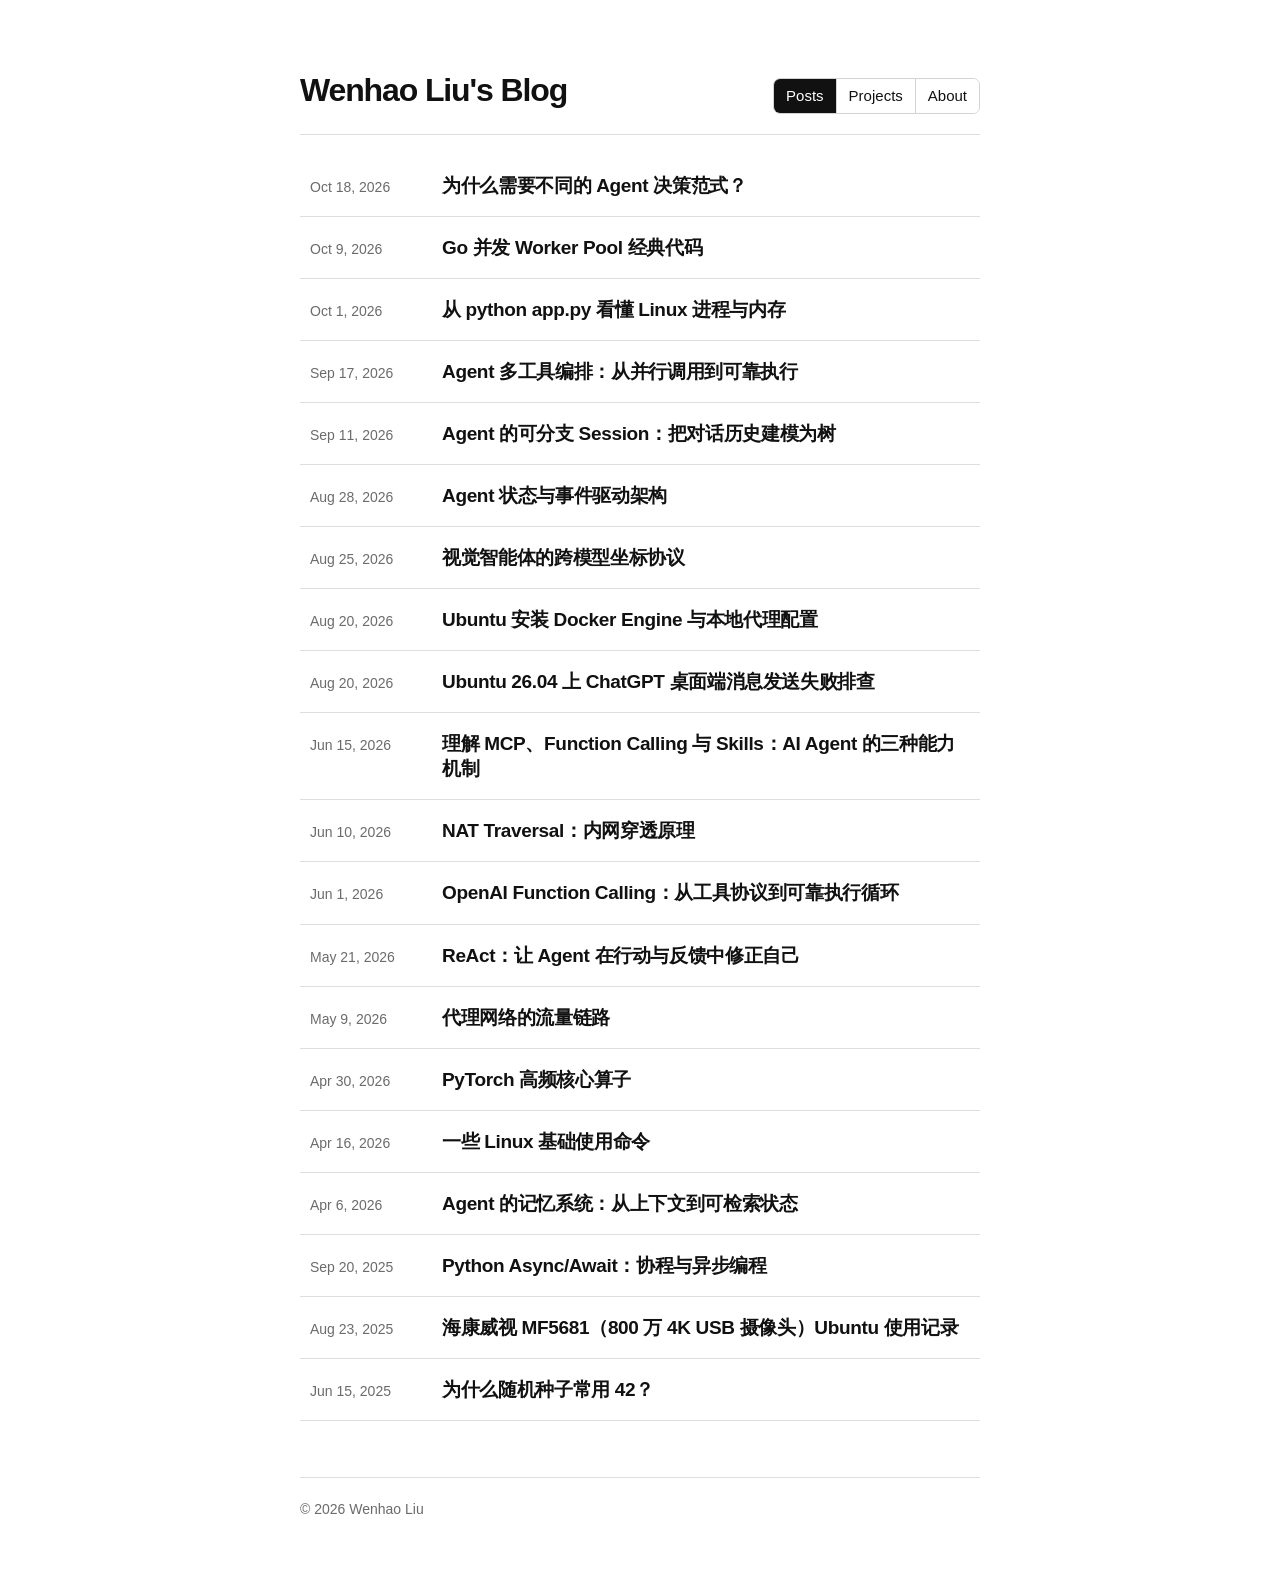
==== index.html @ 90278a44 "修正 Pages 部署路径，移除分类与头像，统一 ISO 日期 - 部署基路径由 /HomePage/ 改为 /Page/，同步 404、og:url - 移除 category 字段：生成脚本、no" ====
<!doctype html>
<html lang="zh-CN">
<head>
  <meta charset="utf-8">
  <meta name="viewport" content="width=device-width, initial-scale=1">
  <meta name="description" content="刘文豪的个人博客，记录 Agent Engineering、系统设计与工程实践。">
  <meta property="og:title" content="Wenhao Liu's Blog">
  <meta property="og:description" content="Notes on Agent Engineering, systems, and software.">
  <meta property="og:type" content="website">
  <meta property="og:url" content="https://haonox.github.io/Page/">
  <meta name="twitter:card" content="summary">
  <title>Wenhao Liu's Blog</title>
  <link rel="icon" type="image/png" sizes="96x96" href="assets/images/favicon.png?v=20261012-minimal">
  <link rel="stylesheet" href="assets/css/base.css?v=20261017-about">
  <script defer src="assets/js/notes-data.js?v=20261103"></script>
  <script defer src="assets/js/home.js?v=20261103"></script>
</head>
<body class="home-page">
  <div class="site-shell">
    <header class="site-header">
      <h1><a href="./">Wenhao Liu's Blog</a></h1>
      <nav class="tab-nav" aria-label="主页内容" role="tablist">
        <button type="button" role="tab" aria-selected="true" aria-controls="posts" id="tab-posts" data-tab="posts">Posts</button>
        <button type="button" role="tab" aria-selected="false" aria-controls="projects" id="tab-projects" data-tab="projects" tabindex="-1">Projects</button>
        <button type="button" role="tab" aria-selected="false" aria-controls="about" id="tab-about" data-tab="about" tabindex="-1">About</button>
      </nav>
    </header>

    <main>
      <section id="posts" class="tab-panel" role="tabpanel" aria-labelledby="tab-posts" data-panel="posts">
        <div id="home-notes" aria-live="polite"><p>正在载入文章……</p></div>
        <noscript><p>文章列表需要启用 JavaScript。</p></noscript>
      </section>

      <section id="projects" class="tab-panel" role="tabpanel" aria-labelledby="tab-projects" data-panel="projects" hidden>
        <ul class="entry-list project-list">
          <li>
            <h3><a href="https://github.com/haonox/vPhone">vPhone</a></h3>
            <p>面向 Android 的端侧纯视觉 Agent，以最小运行时实现观察、推理、动作执行与验证闭环。</p>
            <p class="entry-links"><a href="https://haonox.github.io/PhoneAgent/">Homepage ↗</a></p>
          </li>
          <li>
            <h3><a href="https://github.com/haonox/Memory-Agent">Memory-Agent</a></h3>
            <p>探索长期记忆、检索与个性化体验的 Agent 框架，聚焦可理解、可调试的记忆生命周期。</p>
          </li>
        </ul>
      </section>

      <section id="about" class="tab-panel intro-section" role="tabpanel" aria-labelledby="tab-about" data-panel="about" hidden>
        <div class="about-hero">
          <p class="about-kicker">Agent Engineering · Shanghai</p>
          <h2 class="about-name">刘文豪</h2>
        </div>

        <div class="about-block">
          <h3 class="about-label">Education</h3>
          <div class="education-list">
            <div class="education-entry"><p>上海大学 · 通信工程（本科）</p><span>2021—2025</span></div>
            <div class="education-entry"><p>上海大学 · 通信工程（硕士研究生）</p><span>2025—至今</span></div>
          </div>
        </div>

        <div class="about-block">
          <h3 class="about-label">Focus</h3>
          <p>关注 Agent Engineering 中的运行时、记忆系统、工具编排与视觉智能体，探索可理解、可调试且可靠的系统。</p>
        </div>

        <div class="about-block now-block">
          <h3 class="about-label">Now</h3>
          <p>目前正在寻找 Agent 工程方向的实习机会，希望与优秀的团队一起构建可控且高效的系统。</p>
          <div class="contact-links">
            <a href="mailto:flippedliu@outlook.com">Email ↗</a>
            <a href="https://github.com/haonox">GitHub ↗</a>
          </div>
        </div>
      </section>
    </main>

    <footer>
      <p>© 2026 Wenhao Liu</p>
    </footer>
  </div>
</body>
</html>
---- assets/css/base.css ----
:root {
  color-scheme: light;
  --text: #111;
  --muted: #6b6b6b;
  --rule: #dedede;
  --surface: #fff;
  --code: #f5f5f5;
}

* {
  box-sizing: border-box;
}

html {
  scroll-behavior: smooth;
}

body {
  margin: 0;
  background: var(--surface);
  color: var(--text);
  font-family: -apple-system, BlinkMacSystemFont, "Segoe UI", Helvetica, Arial, "PingFang SC", "Hiragino Sans GB", "Microsoft YaHei", sans-serif;
  font-size: 16px;
  line-height: 1.62;
  text-rendering: optimizeLegibility;
  -webkit-font-smoothing: antialiased;
}

.site-shell {
  display: flex;
  min-height: calc(100svh - 136px);
  flex-direction: column;
}

.site-shell > main {
  flex: 1;
}

.home-page a,
.home-page a:hover,
.home-page a:focus-visible {
  color: inherit;
  text-decoration: none;
}

.home-page a:hover {
  color: #555;
}

::selection {
  background: #d9ebff;
}

a {
  color: inherit;
  text-decoration: underline;
  text-decoration-thickness: 1px;
  text-underline-offset: 0.16em;
}

a:hover,
a:focus-visible {
  text-decoration-thickness: 2px;
}

a:focus-visible {
  outline: 2px solid currentColor;
  outline-offset: 3px;
}

img {
  max-width: 100%;
  height: auto;
}

.site-shell,
.reader-shell,
.error-shell {
  width: min(100% - 40px, 680px);
  margin: 72px auto 64px;
}

.site-header {
  display: flex;
  align-items: baseline;
  justify-content: space-between;
  gap: 24px;
  margin-bottom: 30px;
  padding-bottom: 20px;
  border-bottom: 1px solid var(--rule);
}

.site-header h1 {
  margin: 0;
  font-size: clamp(24px, 5vw, 32px);
  line-height: 1.15;
  letter-spacing: -0.035em;
}

.site-header h1 a {
  text-decoration: none;
}

.site-header nav {
  display: flex;
  flex: 0 0 auto;
  gap: 18px;
  font-size: 15px;
}

.tab-nav {
  overflow: hidden;
  gap: 0 !important;
  border: 1px solid #d3d3d3;
  border-radius: 7px;
}

.tab-nav button {
  min-height: 34px;
  padding: 5px 12px;
  border: 0;
  border-left: 1px solid #d3d3d3;
  border-radius: 0;
  background: #fff;
  color: var(--text);
  font: inherit;
  line-height: 1;
  cursor: pointer;
}

.tab-nav button:first-child {
  border-left: 0;
}

.tab-nav button:hover {
  background: #f5f5f5;
}

.tab-nav button[aria-selected="true"] {
  background: var(--text);
  color: #fff;
}

.tab-nav button[aria-selected="true"]:hover {
  background: var(--text);
}

.tab-nav button:focus-visible {
  outline: 2px solid var(--text);
  outline-offset: 3px;
}

.tab-panel[hidden] {
  display: none;
}

.tab-panel {
  margin-top: 0 !important;
}

main section + section {
  margin-top: 64px;
}

h2 {
  margin: 0 0 28px;
  font-size: 22px;
  line-height: 1.25;
  letter-spacing: -0.02em;
}

h3 {
  margin: 4px 0 8px;
  font-size: 20px;
  line-height: 1.32;
  letter-spacing: -0.018em;
}

p {
  margin: 0 0 16px;
}

.intro-section p {
  max-width: 42em;
}

.text-links,
.entry-links {
  font-size: 15px;
}

.entry-list {
  margin: 0;
  padding: 0;
  list-style: none;
}

.entry-list > li {
  border-top: 1px solid var(--rule);
}

.entry-list > li:last-child {
  border-bottom: 1px solid var(--rule);
}

.entry-list p {
  margin-bottom: 8px;
}

.entry-meta {
  color: var(--muted);
  font-size: 14px;
  line-height: 1.4;
}

.post-list > li {
  padding: 0;
}

.post-list > li:first-child {
  border-top: 0;
}

.post-row-link {
  display: grid;
  grid-template-columns: 112px minmax(0, 1fr);
  align-items: baseline;
  gap: 20px;
  padding: 18px 10px;
  border-radius: 4px;
}

.post-list > li:first-child .post-row-link {
  padding-top: 8px;
}

.post-row-link:hover,
.post-row-link:focus-visible {
  background: #f7f7f7;
  color: var(--text) !important;
}

.post-list h3 {
  margin: 0;
  font-size: 19px;
  font-weight: 600;
}

.project-list > li {
  padding: 20px 0;
}

.project-list > li:first-child {
  padding-top: 8px;
  border-top: 0;
}

.project-list h3 {
  margin: 0 0 8px;
}

.project-list p:last-child {
  margin-bottom: 0;
}

/* About */
.about-hero {
  padding: 8px 0 32px;
  border-bottom: 1px solid var(--rule);
}

.about-kicker,
.about-label {
  margin: 0 0 12px;
  padding: 0;
  color: var(--muted);
  font-size: 12px;
  font-weight: 600;
  letter-spacing: 0.1em;
  text-transform: uppercase;
}

.about-name {
  margin: 0;
  font-size: clamp(30px, 6vw, 42px);
  line-height: 1.1;
  letter-spacing: -0.04em;
}

.about-block {
  padding: 28px 0;
  border-bottom: 1px solid var(--rule);
}

.about-block:last-child {
  border-bottom: 0;
}

.about-block > p {
  margin: 0;
}

.education-entry {
  display: flex;
  flex-wrap: wrap;
  justify-content: space-between;
  gap: 4px 16px;
}

.education-entry + .education-entry {
  margin-top: 12px;
}

.education-entry p {
  margin: 0;
  font-weight: 600;
}

.education-entry span {
  color: var(--muted);
  white-space: nowrap;
}

.contact-links {
  display: flex;
  flex-wrap: wrap;
  gap: 8px;
  margin-top: 22px;
}

.contact-links a {
  display: inline-flex;
  min-height: 36px;
  align-items: center;
  padding: 5px 12px;
  border: 1px solid #cfcfcf;
  border-radius: 6px;
  text-decoration: none;
}

.contact-links a:hover,
.contact-links a:focus-visible {
  border-color: var(--text);
  color: var(--text) !important;
}

footer {
  margin-top: 56px;
  padding-top: 20px;
  border-top: 1px solid var(--rule);
  color: var(--muted);
  font-size: 14px;
}

footer p {
  margin: 0;
}

/* Article reader */
.reader-shell {
  margin-top: 52px;
}

.reader-toolbar {
  margin-bottom: 48px;
  font-size: 15px;
}

.reader-title {
  margin: 0 0 40px;
  font-size: clamp(30px, 6vw, 44px);
  line-height: 1.16;
  letter-spacing: -0.038em;
}

.reader-footer {
  display: flex;
  justify-content: space-between;
  gap: 20px;
}

/* 404 page compatibility */
.plain-article h1 {
  margin: 0 0 20px;
  font-size: clamp(32px, 7vw, 48px);
  letter-spacing: -0.04em;
}

.button {
  color: inherit;
}

@media (max-width: 620px) {
  .site-shell,
  .reader-shell,
  .error-shell {
    width: min(100% - 32px, 680px);
    margin-top: 40px;
  }

  .site-shell {
    min-height: calc(100svh - 104px);
  }

  .site-header {
    display: block;
    margin-bottom: 32px;
    padding-bottom: 20px;
  }

  .site-header nav {
    margin-top: 14px;
  }

  .tab-nav {
    display: grid !important;
    width: 100%;
    grid-template-columns: repeat(3, minmax(0, 1fr));
  }

  .tab-nav button {
    width: 100%;
  }

  .about-block {
    padding: 24px 0;
  }

  main section + section {
    margin-top: 52px;
  }

  .post-row-link {
    grid-template-columns: 1fr;
    gap: 5px;
  }

  .reader-title {
    margin-bottom: 32px;
  }
}

@media (prefers-reduced-motion: reduce) {
  html {
    scroll-behavior: auto;
  }
}

@media print {
  .site-shell,
  .reader-shell,
  .error-shell {
    width: 100%;
    margin: 0;
  }

  .site-header nav,
  .reader-toolbar,
  footer {
    display: none;
  }
}
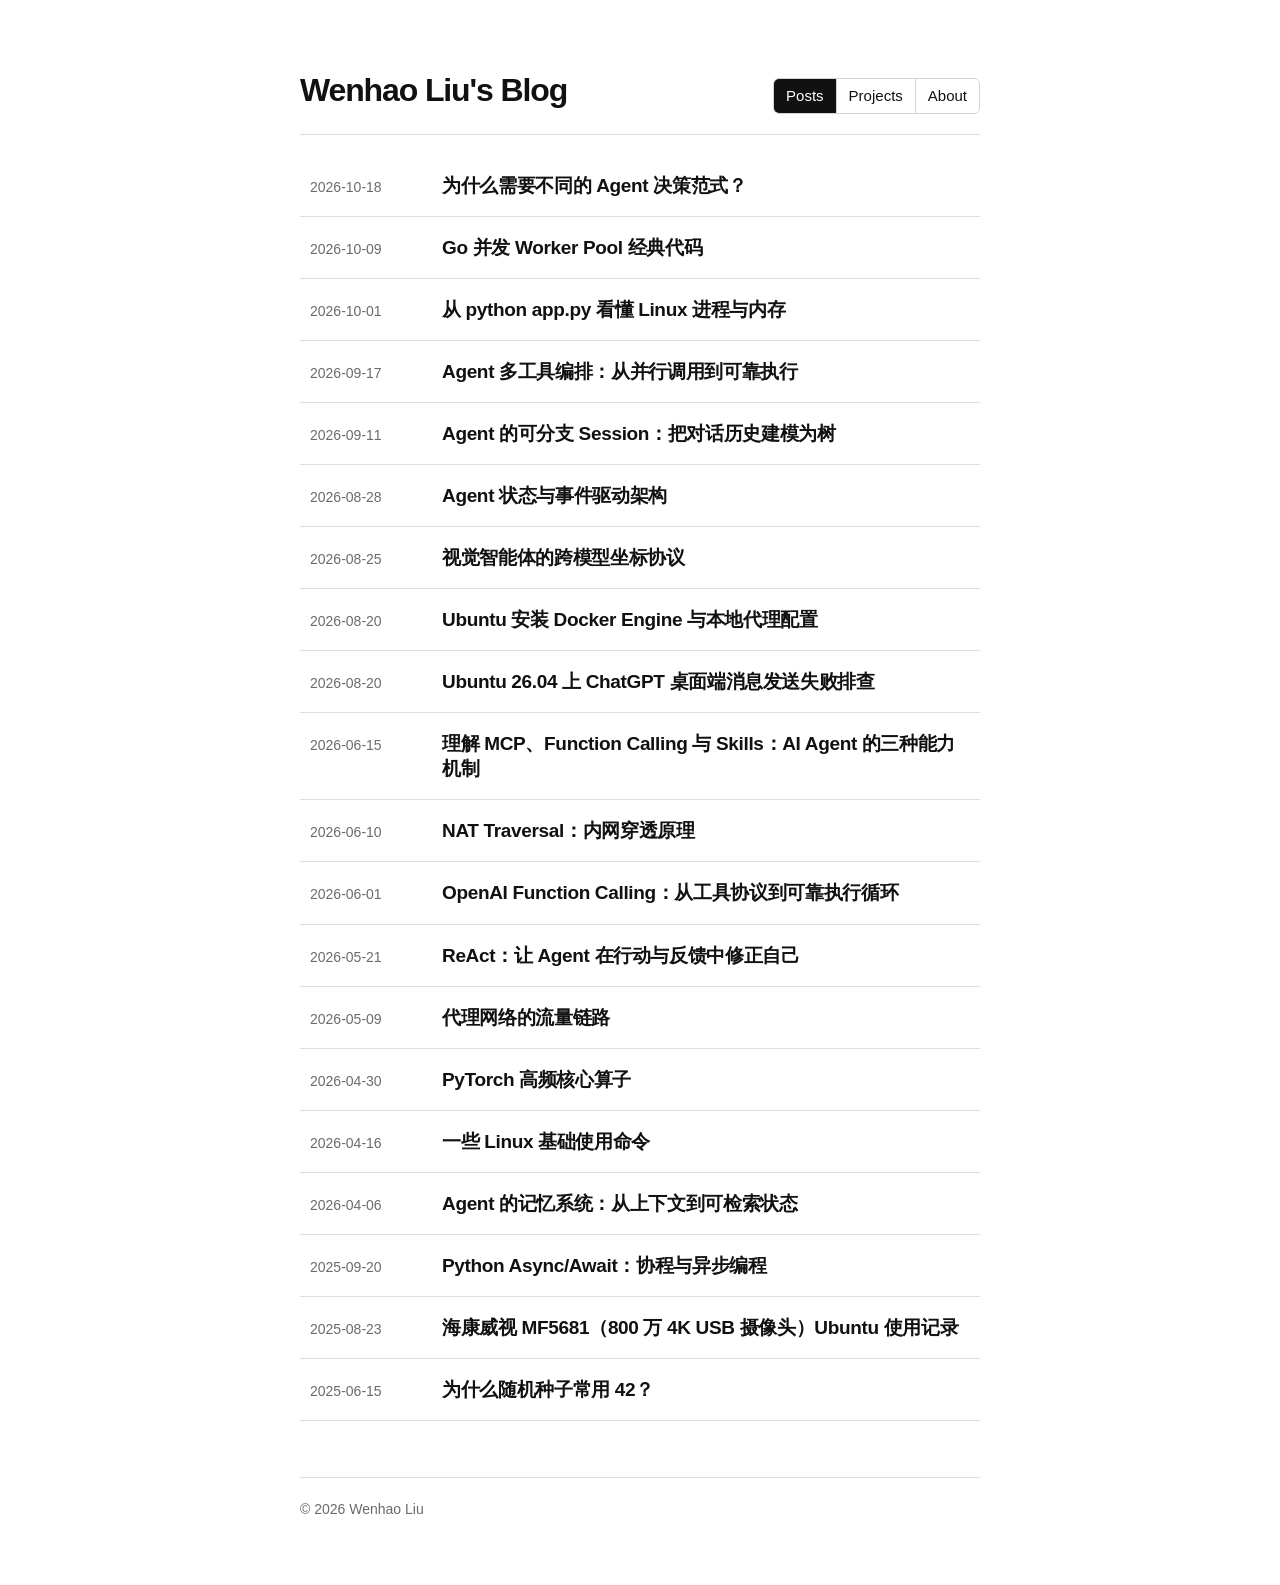
==== commit 17eb32b5: "update" ====
--- a/index.html
+++ b/index.html
@@ -11,7 +11,7 @@
   <meta name="twitter:card" content="summary">
   <title>Wenhao Liu's Blog</title>
   <link rel="icon" type="image/png" sizes="96x96" href="assets/images/favicon.png?v=20261012-minimal">
-  <link rel="stylesheet" href="assets/css/base.css?v=20261017-about">
+  <link rel="stylesheet" href="assets/css/base.css?v=20261103">
   <script defer src="assets/js/notes-data.js?v=20261103"></script>
   <script defer src="assets/js/home.js?v=20261103"></script>
 </head>
--- a/assets/css/base.css
+++ b/assets/css/base.css
@@ -3,8 +3,10 @@
   --text: #111;
   --muted: #6b6b6b;
   --rule: #dedede;
+  --border: #d3d3d3;
   --surface: #fff;
   --code: #f5f5f5;
+  --radius: 6px;
 }
 
 * {
@@ -111,21 +113,22 @@
 .tab-nav {
   overflow: hidden;
   gap: 0 !important;
-  border: 1px solid #d3d3d3;
-  border-radius: 7px;
+  border: 1px solid var(--border);
+  border-radius: var(--radius);
 }
 
 .tab-nav button {
   min-height: 34px;
   padding: 5px 12px;
   border: 0;
-  border-left: 1px solid #d3d3d3;
+  border-left: 1px solid var(--border);
   border-radius: 0;
   background: #fff;
   color: var(--text);
   font: inherit;
   line-height: 1;
   cursor: pointer;
+  transition: background-color 120ms ease;
 }
 
 .tab-nav button:first-child {
@@ -211,6 +214,7 @@
   color: var(--muted);
   font-size: 14px;
   line-height: 1.4;
+  font-variant-numeric: tabular-nums;
 }
 
 .post-list > li {
@@ -227,7 +231,8 @@
   align-items: baseline;
   gap: 20px;
   padding: 18px 10px;
-  border-radius: 4px;
+  border-radius: var(--radius);
+  transition: background-color 120ms ease;
 }
 
 .post-list > li:first-child .post-row-link {
@@ -257,6 +262,20 @@
 
 .project-list h3 {
   margin: 0 0 8px;
+}
+
+.project-list h3 a {
+  text-decoration: underline;
+  text-decoration-color: #c4c4c4;
+  text-decoration-thickness: 1px;
+  text-underline-offset: 4px;
+}
+
+.project-list h3 a:hover,
+.project-list h3 a:focus-visible {
+  color: var(--text) !important;
+  text-decoration-color: currentColor;
+  text-decoration-thickness: 2px;
 }
 
 .project-list p:last-child {
@@ -333,9 +352,10 @@
   min-height: 36px;
   align-items: center;
   padding: 5px 12px;
-  border: 1px solid #cfcfcf;
-  border-radius: 6px;
+  border: 1px solid var(--border);
+  border-radius: var(--radius);
   text-decoration: none;
+  transition: border-color 120ms ease;
 }
 
 .contact-links a:hover,
@@ -379,6 +399,14 @@
   gap: 20px;
 }
 
+.reader-window .typora-github .reader-meta {
+  margin: 0 0 6px;
+  color: var(--muted);
+  font-size: 14px;
+  letter-spacing: 0.01em;
+  font-variant-numeric: tabular-nums;
+}
+
 /* 404 page compatibility */
 .plain-article h1 {
   margin: 0 0 20px;
@@ -444,6 +472,12 @@
   html {
     scroll-behavior: auto;
   }
+
+  .tab-nav button,
+  .post-row-link,
+  .contact-links a {
+    transition: none;
+  }
 }
 
 @media print {
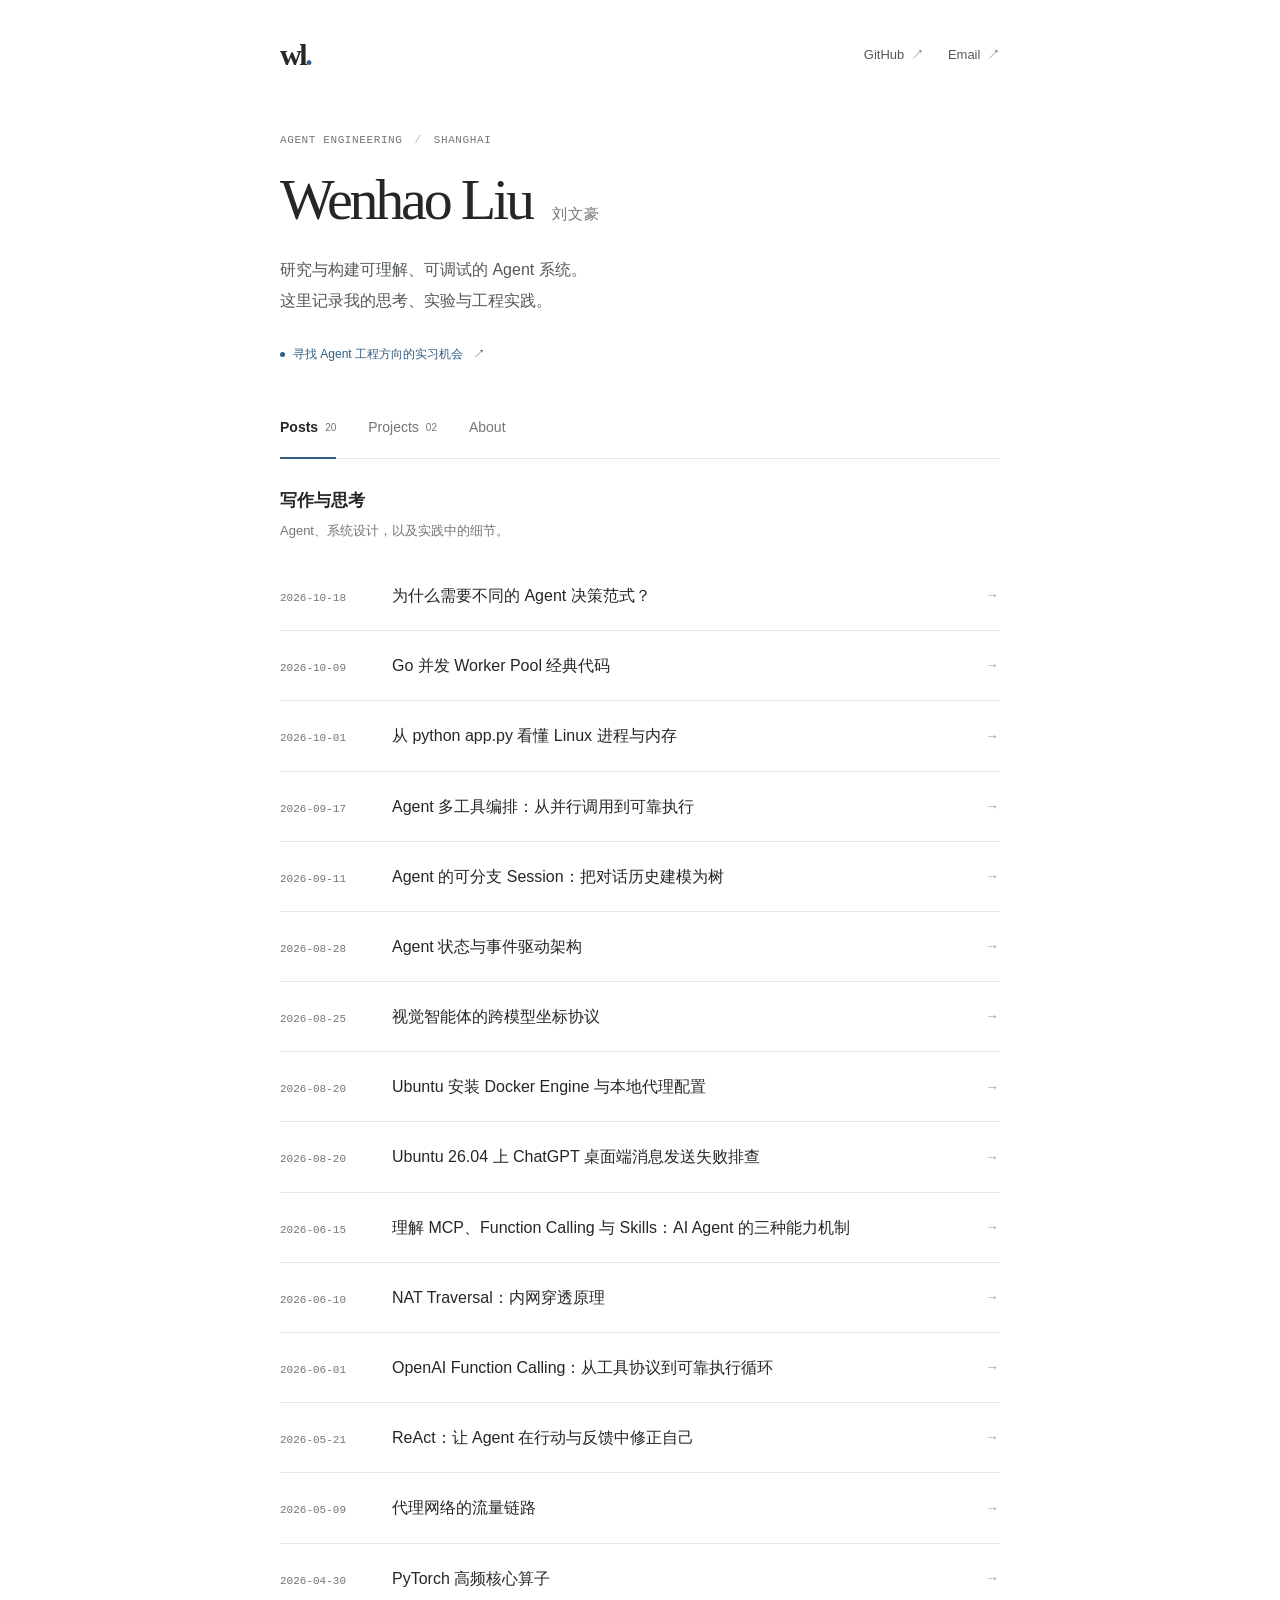
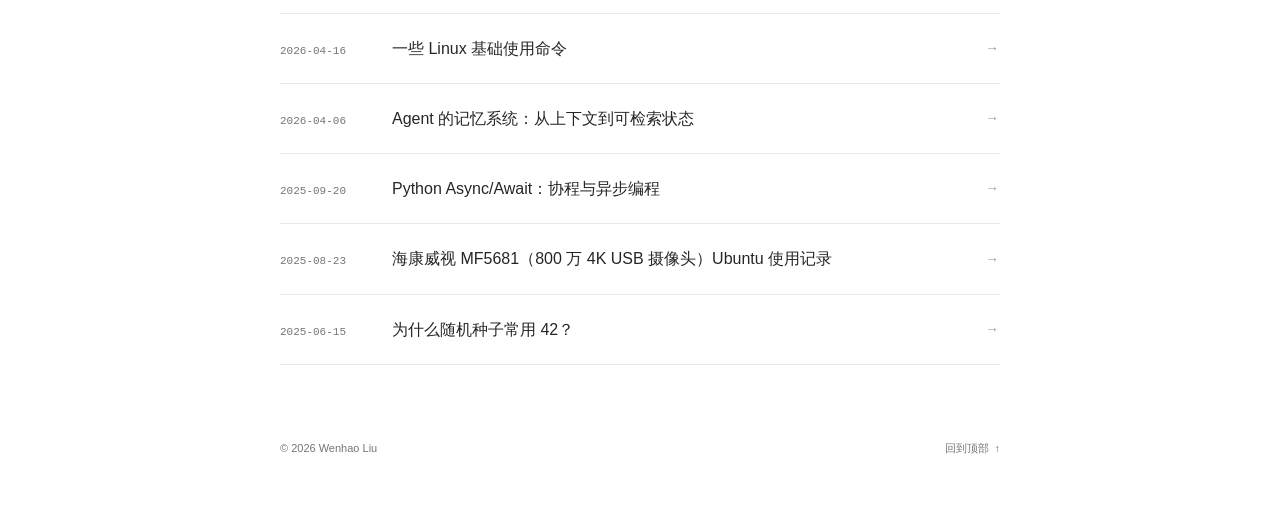
==== commit 676b0f5f: "Redesign personal homepage with editorial typography" ====
--- a/index.html
+++ b/index.html
@@ -3,81 +3,127 @@
 <head>
   <meta charset="utf-8">
   <meta name="viewport" content="width=device-width, initial-scale=1">
-  <meta name="description" content="刘文豪的个人博客，记录 Agent Engineering、系统设计与工程实践。">
-  <meta property="og:title" content="Wenhao Liu's Blog">
+  <meta name="description" content="刘文豪的个人主页，记录 Agent Engineering、系统设计与工程实践。研究与构建可理解、可调试的 Agent 系统。">
+  <meta property="og:title" content="Wenhao Liu · Agent Engineering">
   <meta property="og:description" content="Notes on Agent Engineering, systems, and software.">
   <meta property="og:type" content="website">
   <meta property="og:url" content="https://haonox.github.io/Page/">
   <meta name="twitter:card" content="summary">
-  <title>Wenhao Liu's Blog</title>
+  <title>Wenhao Liu · Agent Engineering</title>
   <link rel="icon" type="image/png" sizes="96x96" href="assets/images/favicon.png?v=20261012-minimal">
-  <link rel="stylesheet" href="assets/css/base.css?v=20261103">
+  <link rel="stylesheet" href="assets/css/base.css?v=20261114">
   <script defer src="assets/js/notes-data.js?v=20261103"></script>
-  <script defer src="assets/js/home.js?v=20261103"></script>
+  <script defer src="assets/js/home.js?v=20261114"></script>
 </head>
-<body class="home-page">
+<body class="home-page" id="top">
+  <a class="skip-link" href="#main-content">跳到主要内容</a>
   <div class="site-shell">
     <header class="site-header">
-      <h1><a href="./">Wenhao Liu's Blog</a></h1>
-      <nav class="tab-nav" aria-label="主页内容" role="tablist">
-        <button type="button" role="tab" aria-selected="true" aria-controls="posts" id="tab-posts" data-tab="posts">Posts</button>
-        <button type="button" role="tab" aria-selected="false" aria-controls="projects" id="tab-projects" data-tab="projects" tabindex="-1">Projects</button>
-        <button type="button" role="tab" aria-selected="false" aria-controls="about" id="tab-about" data-tab="about" tabindex="-1">About</button>
-      </nav>
+      <div class="masthead">
+        <a class="site-mark" href="./" aria-label="Wenhao Liu 主页">wl<span>.</span></a>
+        <div class="header-links">
+          <a href="https://github.com/haonox">GitHub <span aria-hidden="true">↗</span></a>
+          <a href="mailto:flippedliu@outlook.com">Email <span aria-hidden="true">↗</span></a>
+        </div>
+      </div>
+      <div class="profile-intro">
+        <p class="eyebrow">Agent Engineering <span aria-hidden="true">/</span> Shanghai</p>
+        <h1>Wenhao Liu<span class="profile-name-cn">刘文豪</span></h1>
+        <p class="profile-description">研究与构建可理解、可调试的 Agent 系统。<br>这里记录我的思考、实验与工程实践。</p>
+        <a class="availability" href="mailto:flippedliu@outlook.com"><span class="status-dot" aria-hidden="true"></span>寻找 Agent 工程方向的实习机会<span aria-hidden="true">↗</span></a>
+      </div>
     </header>
 
-    <main>
-      <section id="posts" class="tab-panel" role="tabpanel" aria-labelledby="tab-posts" data-panel="posts">
+    <nav class="tab-nav" aria-label="主页内容" role="tablist">
+      <button type="button" role="tab" aria-selected="true" aria-controls="posts" id="tab-posts" data-tab="posts">Posts<span class="tab-count" id="post-count"></span></button>
+      <button type="button" role="tab" aria-selected="false" aria-controls="projects" id="tab-projects" data-tab="projects" tabindex="-1">Projects<span class="tab-count">02</span></button>
+      <button type="button" role="tab" aria-selected="false" aria-controls="about" id="tab-about" data-tab="about" tabindex="-1">About</button>
+    </nav>
+
+    <main id="main-content" tabindex="-1">
+      <section id="posts" class="tab-panel" role="tabpanel" aria-labelledby="tab-posts" data-panel="posts" tabindex="0">
+        <div class="section-intro">
+          <h2>写作与思考</h2>
+          <p>Agent、系统设计，以及实践中的细节。</p>
+        </div>
         <div id="home-notes" aria-live="polite"><p>正在载入文章……</p></div>
         <noscript><p>文章列表需要启用 JavaScript。</p></noscript>
       </section>
 
-      <section id="projects" class="tab-panel" role="tabpanel" aria-labelledby="tab-projects" data-panel="projects" hidden>
-        <ul class="entry-list project-list">
+      <section id="projects" class="tab-panel" role="tabpanel" aria-labelledby="tab-projects" data-panel="projects" tabindex="0" hidden>
+        <div class="section-intro">
+          <h2>在构建的东西</h2>
+          <p>把关于 Agent 的想法，放进实际运行的系统。</p>
+        </div>
+        <ol class="project-list">
           <li>
-            <h3><a href="https://github.com/haonox/vPhone">vPhone</a></h3>
-            <p>面向 Android 的端侧纯视觉 Agent，以最小运行时实现观察、推理、动作执行与验证闭环。</p>
-            <p class="entry-links"><a href="https://haonox.github.io/PhoneAgent/">Homepage ↗</a></p>
+            <span class="project-index" aria-hidden="true">01</span>
+            <article>
+              <p class="project-category">Android · Visual Agent</p>
+              <h3><a href="https://github.com/haonox/vPhone">vPhone<span aria-hidden="true">↗</span></a></h3>
+              <p class="project-description">面向 Android 的端侧纯视觉 Agent，以最小运行时实现观察、推理、动作执行与验证闭环。</p>
+              <div class="project-flow" aria-label="Agent 执行循环：观察、推理、执行、验证">
+                <span>观察</span><span aria-hidden="true">→</span><span>推理</span><span aria-hidden="true">→</span><span>执行</span><span aria-hidden="true">→</span><span>验证</span>
+              </div>
+              <div class="project-links">
+                <a href="https://haonox.github.io/PhoneAgent/">查看项目 <span aria-hidden="true">↗</span></a>
+                <a href="https://github.com/haonox/vPhone">GitHub <span aria-hidden="true">↗</span></a>
+              </div>
+            </article>
           </li>
           <li>
-            <h3><a href="https://github.com/haonox/Memory-Agent">Memory-Agent</a></h3>
-            <p>探索长期记忆、检索与个性化体验的 Agent 框架，聚焦可理解、可调试的记忆生命周期。</p>
+            <span class="project-index" aria-hidden="true">02</span>
+            <article>
+              <p class="project-category">Memory · Agent Framework</p>
+              <h3><a href="https://github.com/haonox/Memory-Agent">Memory-Agent<span aria-hidden="true">↗</span></a></h3>
+              <p class="project-description">探索长期记忆、检索与个性化体验的 Agent 框架，聚焦可理解、可调试的记忆生命周期。</p>
+              <div class="project-links">
+                <a href="https://github.com/haonox/Memory-Agent">GitHub <span aria-hidden="true">↗</span></a>
+              </div>
+            </article>
           </li>
-        </ul>
+        </ol>
       </section>
 
-      <section id="about" class="tab-panel intro-section" role="tabpanel" aria-labelledby="tab-about" data-panel="about" hidden>
-        <div class="about-hero">
-          <p class="about-kicker">Agent Engineering · Shanghai</p>
-          <h2 class="about-name">刘文豪</h2>
+      <section id="about" class="tab-panel intro-section" role="tabpanel" aria-labelledby="tab-about" data-panel="about" tabindex="0" hidden>
+        <div class="section-intro">
+          <h2>关于我</h2>
+          <p>刘文豪，上海大学通信工程硕士研究生。</p>
         </div>
-
         <div class="about-block">
-          <h3 class="about-label">Education</h3>
-          <div class="education-list">
-            <div class="education-entry"><p>上海大学 · 通信工程（本科）</p><span>2021—2025</span></div>
-            <div class="education-entry"><p>上海大学 · 通信工程（硕士研究生）</p><span>2025—至今</span></div>
+          <h3 class="about-label">Focus<span>关注方向</span></h3>
+          <div class="about-content">
+            <p>关注 Agent Engineering 中的运行时、记忆系统、工具编排与视觉智能体，探索可理解、可调试且可靠的系统。</p>
+            <p>在这里记录设计过程中的思考，也整理动手实践中遇到的问题。</p>
           </div>
         </div>
-
         <div class="about-block">
-          <h3 class="about-label">Focus</h3>
-          <p>关注 Agent Engineering 中的运行时、记忆系统、工具编排与视觉智能体，探索可理解、可调试且可靠的系统。</p>
+          <h3 class="about-label">Now<span>最近</span></h3>
+          <div class="about-content">
+            <p>目前正在寻找 Agent 工程方向的实习机会，希望与优秀的团队一起构建可控且高效的系统。</p>
+            <a class="inline-link" href="mailto:flippedliu@outlook.com">聊一聊 <span aria-hidden="true">↗</span></a>
+          </div>
         </div>
-
-        <div class="about-block now-block">
-          <h3 class="about-label">Now</h3>
-          <p>目前正在寻找 Agent 工程方向的实习机会，希望与优秀的团队一起构建可控且高效的系统。</p>
-          <div class="contact-links">
-            <a href="mailto:flippedliu@outlook.com">Email ↗</a>
-            <a href="https://github.com/haonox">GitHub ↗</a>
+        <div class="about-block">
+          <h3 class="about-label">Education<span>教育经历</span></h3>
+          <div class="education-list">
+            <div class="education-entry"><div><p>上海大学</p><p class="education-degree">通信工程 · 硕士研究生</p></div><span>2025 — 至今</span></div>
+            <div class="education-entry"><div><p>上海大学</p><p class="education-degree">通信工程 · 本科</p></div><span>2021 — 2025</span></div>
+          </div>
+        </div>
+        <div class="about-block">
+          <h3 class="about-label">Elsewhere<span>保持联系</span></h3>
+          <div class="about-content contact-links">
+            <a href="mailto:flippedliu@outlook.com">flippedliu@outlook.com <span aria-hidden="true">↗</span></a>
+            <a href="https://github.com/haonox">GitHub / haonox <span aria-hidden="true">↗</span></a>
           </div>
         </div>
       </section>
     </main>
 
-    <footer>
+    <footer class="site-footer">
       <p>© 2026 Wenhao Liu</p>
+      <a href="#top">回到顶部 <span aria-hidden="true">↑</span></a>
     </footer>
   </div>
 </body>
--- a/assets/css/base.css
+++ b/assets/css/base.css
@@ -7,6 +7,7 @@
   --surface: #fff;
   --code: #f5f5f5;
   --radius: 6px;
+  --accent: #315c83;
 }
 
 * {
@@ -28,29 +29,8 @@
   -webkit-font-smoothing: antialiased;
 }
 
-.site-shell {
-  display: flex;
-  min-height: calc(100svh - 136px);
-  flex-direction: column;
-}
-
-.site-shell > main {
-  flex: 1;
-}
-
-.home-page a,
-.home-page a:hover,
-.home-page a:focus-visible {
-  color: inherit;
-  text-decoration: none;
-}
-
-.home-page a:hover {
-  color: #555;
-}
-
 ::selection {
-  background: #d9ebff;
+  background: #e2ebf2;
 }
 
 a {
@@ -60,109 +40,18 @@
   text-underline-offset: 0.16em;
 }
 
-a:hover,
-a:focus-visible {
+a:hover, a:focus-visible {
   text-decoration-thickness: 2px;
 }
 
-a:focus-visible {
-  outline: 2px solid currentColor;
-  outline-offset: 3px;
+a:focus-visible, button:focus-visible, .tab-panel:focus-visible {
+  outline: 2px solid var(--accent);
+  outline-offset: 5px;
 }
 
 img {
   max-width: 100%;
   height: auto;
-}
-
-.site-shell,
-.reader-shell,
-.error-shell {
-  width: min(100% - 40px, 680px);
-  margin: 72px auto 64px;
-}
-
-.site-header {
-  display: flex;
-  align-items: baseline;
-  justify-content: space-between;
-  gap: 24px;
-  margin-bottom: 30px;
-  padding-bottom: 20px;
-  border-bottom: 1px solid var(--rule);
-}
-
-.site-header h1 {
-  margin: 0;
-  font-size: clamp(24px, 5vw, 32px);
-  line-height: 1.15;
-  letter-spacing: -0.035em;
-}
-
-.site-header h1 a {
-  text-decoration: none;
-}
-
-.site-header nav {
-  display: flex;
-  flex: 0 0 auto;
-  gap: 18px;
-  font-size: 15px;
-}
-
-.tab-nav {
-  overflow: hidden;
-  gap: 0 !important;
-  border: 1px solid var(--border);
-  border-radius: var(--radius);
-}
-
-.tab-nav button {
-  min-height: 34px;
-  padding: 5px 12px;
-  border: 0;
-  border-left: 1px solid var(--border);
-  border-radius: 0;
-  background: #fff;
-  color: var(--text);
-  font: inherit;
-  line-height: 1;
-  cursor: pointer;
-  transition: background-color 120ms ease;
-}
-
-.tab-nav button:first-child {
-  border-left: 0;
-}
-
-.tab-nav button:hover {
-  background: #f5f5f5;
-}
-
-.tab-nav button[aria-selected="true"] {
-  background: var(--text);
-  color: #fff;
-}
-
-.tab-nav button[aria-selected="true"]:hover {
-  background: var(--text);
-}
-
-.tab-nav button:focus-visible {
-  outline: 2px solid var(--text);
-  outline-offset: 3px;
-}
-
-.tab-panel[hidden] {
-  display: none;
-}
-
-.tab-panel {
-  margin-top: 0 !important;
-}
-
-main section + section {
-  margin-top: 64px;
 }
 
 h2 {
@@ -183,13 +72,237 @@
   margin: 0 0 16px;
 }
 
-.intro-section p {
-  max-width: 42em;
-}
-
-.text-links,
-.entry-links {
+/* A quiet, type-led personal homepage. Reader typography stays independent. */
+.home-page {
+  --text: #252725;
+  --muted: #737772;
+  --rule: #e8eae6;
+}
+
+.home-page a {
+  text-decoration: none;
+}
+
+.home-page a:hover {
+  color: var(--accent);
+}
+
+.skip-link {
+  position: absolute;
+  z-index: 1;
+  left: 20px;
+  top: 12px;
+  padding: 8px 16px;
+  background: var(--text);
+  color: #fff;
+  transform: translateY(-160%);
+}
+
+.skip-link:focus {
+  transform: translateY(0);
+}
+
+.home-page .skip-link:hover {
+  color: #fff;
+}
+
+.site-shell {
+  display: flex;
+  width: min(100% - 64px, 720px);
+  min-height: calc(100svh - 96px);
+  margin: 40px auto 56px;
+  flex-direction: column;
+}
+
+.site-shell > main {
+  flex: 1;
+}
+
+.masthead {
+  display: flex;
+  align-items: center;
+  justify-content: space-between;
+}
+
+.site-mark {
+  font-family: Georgia, "Times New Roman", serif;
+  font-size: 30px;
+  font-weight: 700;
+  line-height: 1;
+  letter-spacing: -0.08em;
+}
+
+.site-mark span {
+  color: var(--accent);
+}
+
+.header-links {
+  display: flex;
+  gap: 24px;
+  font-size: 13px;
+  color: #555b56;
+}
+
+.header-links span {
+  margin-left: 3px;
+  color: var(--muted);
+}
+
+.profile-intro {
+  padding: 62px 0 45px;
+}
+
+.eyebrow {
+  display: flex;
+  gap: 12px;
+  margin: 0 0 18px;
+  color: var(--muted);
+  font-family: "SFMono-Regular", Consolas, "Liberation Mono", monospace;
+  font-size: 11px;
+  line-height: 1.5;
+  letter-spacing: 0.055em;
+  text-transform: uppercase;
+}
+
+.eyebrow > span {
+  color: #b5bbb5;
+}
+
+.profile-intro h1 {
+  display: flex;
+  flex-wrap: wrap;
+  align-items: baseline;
+  gap: 10px 20px;
+  margin: 0 0 22px;
+  font-family: Georgia, "Times New Roman", serif;
+  font-size: clamp(43px, 7vw, 58px);
+  font-weight: 400;
+  line-height: 1.13;
+  letter-spacing: -0.055em;
+}
+
+.profile-name-cn {
+  color: var(--muted);
+  font-family: -apple-system, BlinkMacSystemFont, "Segoe UI", "PingFang SC", "Microsoft YaHei", sans-serif;
   font-size: 15px;
+  font-weight: 400;
+  letter-spacing: 0.08em;
+}
+
+.profile-description {
+  margin: 0 0 23px;
+  color: #535a54;
+  font-size: 16px;
+  line-height: 1.95;
+}
+
+.availability {
+  display: inline-flex;
+  align-items: center;
+  gap: 8px;
+  color: var(--accent);
+  font-size: 12px;
+  line-height: 1.6;
+}
+
+.status-dot {
+  width: 5px;
+  height: 5px;
+  border-radius: 50%;
+  background: currentColor;
+  flex: 0 0 auto;
+}
+
+.availability > span:last-child {
+  margin-left: 2px;
+}
+
+.home-page .availability:hover {
+  text-decoration: underline;
+  text-underline-offset: 4px;
+}
+
+.tab-nav {
+  display: flex;
+  gap: 32px;
+  border-bottom: 1px solid var(--rule);
+}
+
+.tab-nav button {
+  display: inline-flex;
+  position: relative;
+  min-height: 48px;
+  align-items: center;
+  gap: 7px;
+  padding: 0 0 14px;
+  border: 0;
+  background: transparent;
+  color: var(--muted);
+  font: inherit;
+  font-size: 14px;
+  line-height: 1.5;
+  cursor: pointer;
+  transition: color 160ms ease;
+}
+
+.tab-nav button::after {
+  position: absolute;
+  right: 0;
+  bottom: -1px;
+  left: 0;
+  height: 2px;
+  background: transparent;
+  content: "";
+}
+
+.tab-nav button:hover {
+  color: var(--accent);
+}
+
+.tab-nav button[aria-selected="true"] {
+  color: var(--text);
+  font-weight: 600;
+}
+
+.tab-nav button[aria-selected="true"]::after {
+  background: var(--accent);
+}
+
+.tab-count {
+  color: #737772;
+  font-size: 10px;
+  font-weight: 400;
+  font-variant-numeric: tabular-nums;
+}
+
+.tab-count:empty {
+  display: none;
+}
+
+.tab-panel[hidden] {
+  display: none;
+}
+
+.tab-panel {
+  padding-top: 31px;
+}
+
+.section-intro {
+  margin-bottom: 19px;
+}
+
+.section-intro h2 {
+  margin: 0 0 7px;
+  font-size: 17px;
+  font-weight: 600;
+  letter-spacing: 0;
+}
+
+.section-intro > p {
+  margin: 0;
+  color: var(--muted);
+  font-size: 13px;
+  line-height: 1.8;
 }
 
 .entry-list {
@@ -198,116 +311,148 @@
   list-style: none;
 }
 
-.entry-list > li {
-  border-top: 1px solid var(--rule);
-}
-
-.entry-list > li:last-child {
+.post-list > li {
   border-bottom: 1px solid var(--rule);
-}
-
-.entry-list p {
-  margin-bottom: 8px;
-}
-
-.entry-meta {
-  color: var(--muted);
-  font-size: 14px;
-  line-height: 1.4;
-  font-variant-numeric: tabular-nums;
-}
-
-.post-list > li {
-  padding: 0;
-}
-
-.post-list > li:first-child {
-  border-top: 0;
 }
 
 .post-row-link {
   display: grid;
+  grid-template-columns: 94px minmax(0, 1fr) 15px;
+  align-items: baseline;
+  gap: 18px;
+  padding: 21px 0;
+}
+
+.entry-meta {
+  color: var(--muted);
+  font-family: "SFMono-Regular", Consolas, "Liberation Mono", monospace;
+  font-size: 11px;
+  font-variant-numeric: tabular-nums;
+  line-height: 1.5;
+}
+
+.post-list h3 {
+  margin: 0;
+  font-size: 16px;
+  font-weight: 500;
+  line-height: 1.7;
+  letter-spacing: 0;
+  overflow-wrap: anywhere;
+}
+
+.post-arrow {
+  align-self: center;
+  color: #9a9f99;
+  font-size: 14px;
+  transition: color 160ms ease, transform 160ms ease;
+}
+
+.post-row-link:hover .post-arrow, .post-row-link:focus-visible .post-arrow {
+  color: var(--accent);
+  transform: translateX(3px);
+}
+
+.post-row-link:hover h3 {
+  color: var(--accent);
+}
+
+/* Projects are open editorial rows, with a small explanation of each system. */
+.project-list {
+  margin: 0;
+  padding: 0;
+  list-style: none;
+}
+
+.project-list > li {
+  display: grid;
+  grid-template-columns: 34px minmax(0, 1fr);
+  gap: 16px;
+  padding: 30px 0 34px;
+  border-bottom: 1px solid var(--rule);
+}
+
+.project-index {
+  padding-top: 2px;
+  color: var(--muted);
+  font-family: "SFMono-Regular", Consolas, monospace;
+  font-size: 11px;
+}
+
+.project-category {
+  margin: 0 0 9px;
+  color: var(--muted);
+  font-size: 11px;
+  letter-spacing: 0.03em;
+}
+
+.project-list h3 {
+  margin: 0 0 13px;
+  font-size: 25px;
+  font-weight: 500;
+  letter-spacing: -0.035em;
+}
+
+.project-list h3 a {
+  display: inline-flex;
+  gap: 14px;
+  align-items: baseline;
+}
+
+.project-list h3 a span {
+  color: var(--muted);
+  font-size: 16px;
+  font-weight: 400;
+}
+
+.project-description {
+  max-width: 36em;
+  margin: 0;
+  color: #535a54;
+  font-size: 14px;
+  line-height: 1.95;
+}
+
+.project-flow {
+  display: flex;
+  flex-wrap: wrap;
+  gap: 13px;
+  align-items: center;
+  width: fit-content;
+  margin: 21px 0 0;
+  padding: 10px 16px;
+  border-left: 2px solid #ccd8e3;
+  background: #f6f8fa;
+  color: var(--accent);
+  font-size: 12px;
+}
+
+.project-flow span:nth-child(even) {
+  color: #8298ab;
+}
+
+.project-links {
+  display: flex;
+  gap: 22px;
+  margin-top: 22px;
+  color: var(--accent);
+  font-size: 12px;
+}
+
+.project-links a span {
+  padding-left: 3px;
+}
+
+.home-page .project-links a:hover, .home-page .inline-link:hover, .home-page .contact-links a:hover {
+  text-decoration: underline;
+  text-underline-offset: 4px;
+}
+
+/* About */
+.about-block {
+  display: grid;
   grid-template-columns: 112px minmax(0, 1fr);
-  align-items: baseline;
-  gap: 20px;
-  padding: 18px 10px;
-  border-radius: var(--radius);
-  transition: background-color 120ms ease;
-}
-
-.post-list > li:first-child .post-row-link {
-  padding-top: 8px;
-}
-
-.post-row-link:hover,
-.post-row-link:focus-visible {
-  background: #f7f7f7;
-  color: var(--text) !important;
-}
-
-.post-list h3 {
-  margin: 0;
-  font-size: 19px;
-  font-weight: 600;
-}
-
-.project-list > li {
-  padding: 20px 0;
-}
-
-.project-list > li:first-child {
-  padding-top: 8px;
-  border-top: 0;
-}
-
-.project-list h3 {
-  margin: 0 0 8px;
-}
-
-.project-list h3 a {
-  text-decoration: underline;
-  text-decoration-color: #c4c4c4;
-  text-decoration-thickness: 1px;
-  text-underline-offset: 4px;
-}
-
-.project-list h3 a:hover,
-.project-list h3 a:focus-visible {
-  color: var(--text) !important;
-  text-decoration-color: currentColor;
-  text-decoration-thickness: 2px;
-}
-
-.project-list p:last-child {
-  margin-bottom: 0;
-}
-
-/* About */
-.about-hero {
-  padding: 8px 0 32px;
-  border-bottom: 1px solid var(--rule);
-}
-
-.about-kicker,
-.about-label {
-  margin: 0 0 12px;
-  padding: 0;
-  color: var(--muted);
-  font-size: 12px;
-  font-weight: 600;
-  letter-spacing: 0.1em;
-  text-transform: uppercase;
-}
-
-.about-name {
-  margin: 0;
-  font-size: clamp(30px, 6vw, 42px);
-  line-height: 1.1;
-  letter-spacing: -0.04em;
-}
-
-.about-block {
-  padding: 28px 0;
+  gap: 28px;
+  padding: 27px 0;
   border-bottom: 1px solid var(--rule);
 }
 
@@ -315,53 +460,82 @@
   border-bottom: 0;
 }
 
-.about-block > p {
-  margin: 0;
+.about-label {
+  display: flex;
+  flex-direction: column;
+  gap: 5px;
+  margin: 3px 0 0;
+  color: #555b56;
+  font-size: 12px;
+  font-weight: 500;
+  line-height: 1.5;
+  letter-spacing: 0;
+}
+
+.about-label span {
+  color: var(--muted);
+  font-size: 11px;
+  font-weight: 400;
+}
+
+.about-content p {
+  margin: 0;
+  color: #535a54;
+  font-size: 14px;
+  line-height: 1.95;
+}
+
+.about-content p + p {
+  margin-top: 12px;
+}
+
+.inline-link {
+  display: inline-block;
+  margin-top: 13px;
+  color: var(--accent);
+  font-size: 13px;
 }
 
 .education-entry {
   display: flex;
   flex-wrap: wrap;
   justify-content: space-between;
-  gap: 4px 16px;
+  gap: 8px 16px;
 }
 
 .education-entry + .education-entry {
-  margin-top: 12px;
+  margin-top: 23px;
 }
 
 .education-entry p {
   margin: 0;
-  font-weight: 600;
-}
-
-.education-entry span {
-  color: var(--muted);
+  font-size: 14px;
+  font-weight: 500;
+}
+
+.education-entry .education-degree {
+  margin-top: 3px;
+  color: var(--muted);
+  font-size: 12px;
+  font-weight: 400;
+}
+
+.education-entry > span {
+  padding-top: 3px;
+  color: var(--muted);
+  font-size: 11px;
   white-space: nowrap;
+  font-variant-numeric: tabular-nums;
 }
 
 .contact-links {
   display: flex;
-  flex-wrap: wrap;
-  gap: 8px;
-  margin-top: 22px;
-}
-
-.contact-links a {
-  display: inline-flex;
-  min-height: 36px;
-  align-items: center;
-  padding: 5px 12px;
-  border: 1px solid var(--border);
-  border-radius: var(--radius);
-  text-decoration: none;
-  transition: border-color 120ms ease;
-}
-
-.contact-links a:hover,
-.contact-links a:focus-visible {
-  border-color: var(--text);
-  color: var(--text) !important;
+  flex-direction: column;
+  align-items: flex-start;
+  gap: 10px;
+  color: var(--accent);
+  font-size: 13px;
+  overflow-wrap: anywhere;
 }
 
 footer {
@@ -376,7 +550,30 @@
   margin: 0;
 }
 
+.site-footer {
+  display: flex;
+  justify-content: space-between;
+  align-items: center;
+  gap: 20px;
+  margin-top: 48px;
+  padding-top: 20px;
+  border-top: 0;
+  font-size: 11px;
+}
+
+.site-footer > a {
+  display: inline-flex;
+  min-height: 32px;
+  align-items: center;
+  gap: 6px;
+}
+
 /* Article reader */
+.reader-shell, .error-shell {
+  width: min(100% - 40px, 680px);
+  margin: 72px auto 64px;
+}
+
 .reader-shell {
   margin-top: 52px;
 }
@@ -407,7 +604,6 @@
   font-variant-numeric: tabular-nums;
 }
 
-/* 404 page compatibility */
 .plain-article h1 {
   margin: 0 0 20px;
   font-size: clamp(32px, 7vw, 48px);
@@ -419,50 +615,114 @@
 }
 
 @media (max-width: 620px) {
-  .site-shell,
-  .reader-shell,
-  .error-shell {
+  .site-shell {
+    width: calc(100% - 40px);
+    min-height: calc(100svh - 64px);
+    margin: 24px auto 40px;
+  }
+  .header-links {
+    gap: 20px;
+    font-size: 12px;
+  }
+  .profile-intro {
+    padding: 47px 0 34px;
+  }
+  .profile-intro h1 {
+    column-gap: 15px;
+    margin-bottom: 18px;
+  }
+  .profile-name-cn {
+    font-size: 13px;
+  }
+  .profile-description {
+    font-size: 14px;
+    line-height: 2;
+  }
+  .eyebrow {
+    margin-bottom: 16px;
+    font-size: 10px;
+    gap: 10px;
+  }
+  .availability {
+    font-size: 11px;
+  }
+  .tab-nav {
+    gap: 28px;
+  }
+  .tab-nav button {
+    min-height: 46px;
+    font-size: 13px;
+  }
+  .tab-panel {
+    padding-top: 26px;
+  }
+  .section-intro {
+    margin-bottom: 14px;
+  }
+  .section-intro h2 {
+    font-size: 16px;
+  }
+  .section-intro > p {
+    font-size: 12px;
+  }
+  .post-row-link {
+    grid-template-columns: minmax(0, 1fr) 16px;
+    gap: 5px 12px;
+    padding: 19px 0;
+  }
+  .post-row-link time {
+    grid-column: 1;
+    grid-row: 1;
+    font-size: 10px;
+  }
+  .post-row-link h3 {
+    grid-column: 1;
+    grid-row: 2;
+    font-size: 15px;
+    line-height: 1.8;
+  }
+  .post-arrow {
+    grid-column: 2;
+    grid-row: 1 / 3;
+  }
+  .project-list > li {
+    grid-template-columns: 22px minmax(0, 1fr);
+    gap: 12px;
+    padding: 25px 0 30px;
+  }
+  .project-list h3 {
+    font-size: 23px;
+  }
+  .project-description {
+    font-size: 13px;
+  }
+  .project-flow {
+    gap: 10px;
+    padding: 9px 12px;
+    font-size: 11px;
+  }
+  .about-block {
+    grid-template-columns: 1fr;
+    gap: 14px;
+    padding: 23px 0;
+  }
+  .about-label {
+    flex-direction: row;
+    align-items: baseline;
+    gap: 10px;
+    margin: 0;
+  }
+  .about-content p {
+    font-size: 13px;
+  }
+  .site-footer {
+    margin-top: 34px;
+    font-size: 10px;
+  }
+  .reader-shell, .error-shell {
     width: min(100% - 32px, 680px);
     margin-top: 40px;
   }
-
-  .site-shell {
-    min-height: calc(100svh - 104px);
-  }
-
-  .site-header {
-    display: block;
-    margin-bottom: 32px;
-    padding-bottom: 20px;
-  }
-
-  .site-header nav {
-    margin-top: 14px;
-  }
-
-  .tab-nav {
-    display: grid !important;
-    width: 100%;
-    grid-template-columns: repeat(3, minmax(0, 1fr));
-  }
-
-  .tab-nav button {
-    width: 100%;
-  }
-
-  .about-block {
-    padding: 24px 0;
-  }
-
-  main section + section {
-    margin-top: 52px;
-  }
-
-  .post-row-link {
-    grid-template-columns: 1fr;
-    gap: 5px;
-  }
-
   .reader-title {
     margin-bottom: 32px;
   }
@@ -472,25 +732,20 @@
   html {
     scroll-behavior: auto;
   }
-
-  .tab-nav button,
-  .post-row-link,
-  .contact-links a {
+  .tab-nav button, .post-arrow {
     transition: none;
   }
 }
 
 @media print {
-  .site-shell,
-  .reader-shell,
-  .error-shell {
+  .site-shell, .reader-shell, .error-shell {
     width: 100%;
     margin: 0;
   }
-
-  .site-header nav,
-  .reader-toolbar,
-  footer {
+  .masthead, .availability, .tab-nav, .reader-toolbar, footer, .skip-link {
     display: none;
   }
-}
+  .profile-intro {
+    padding-top: 0;
+  }
+}
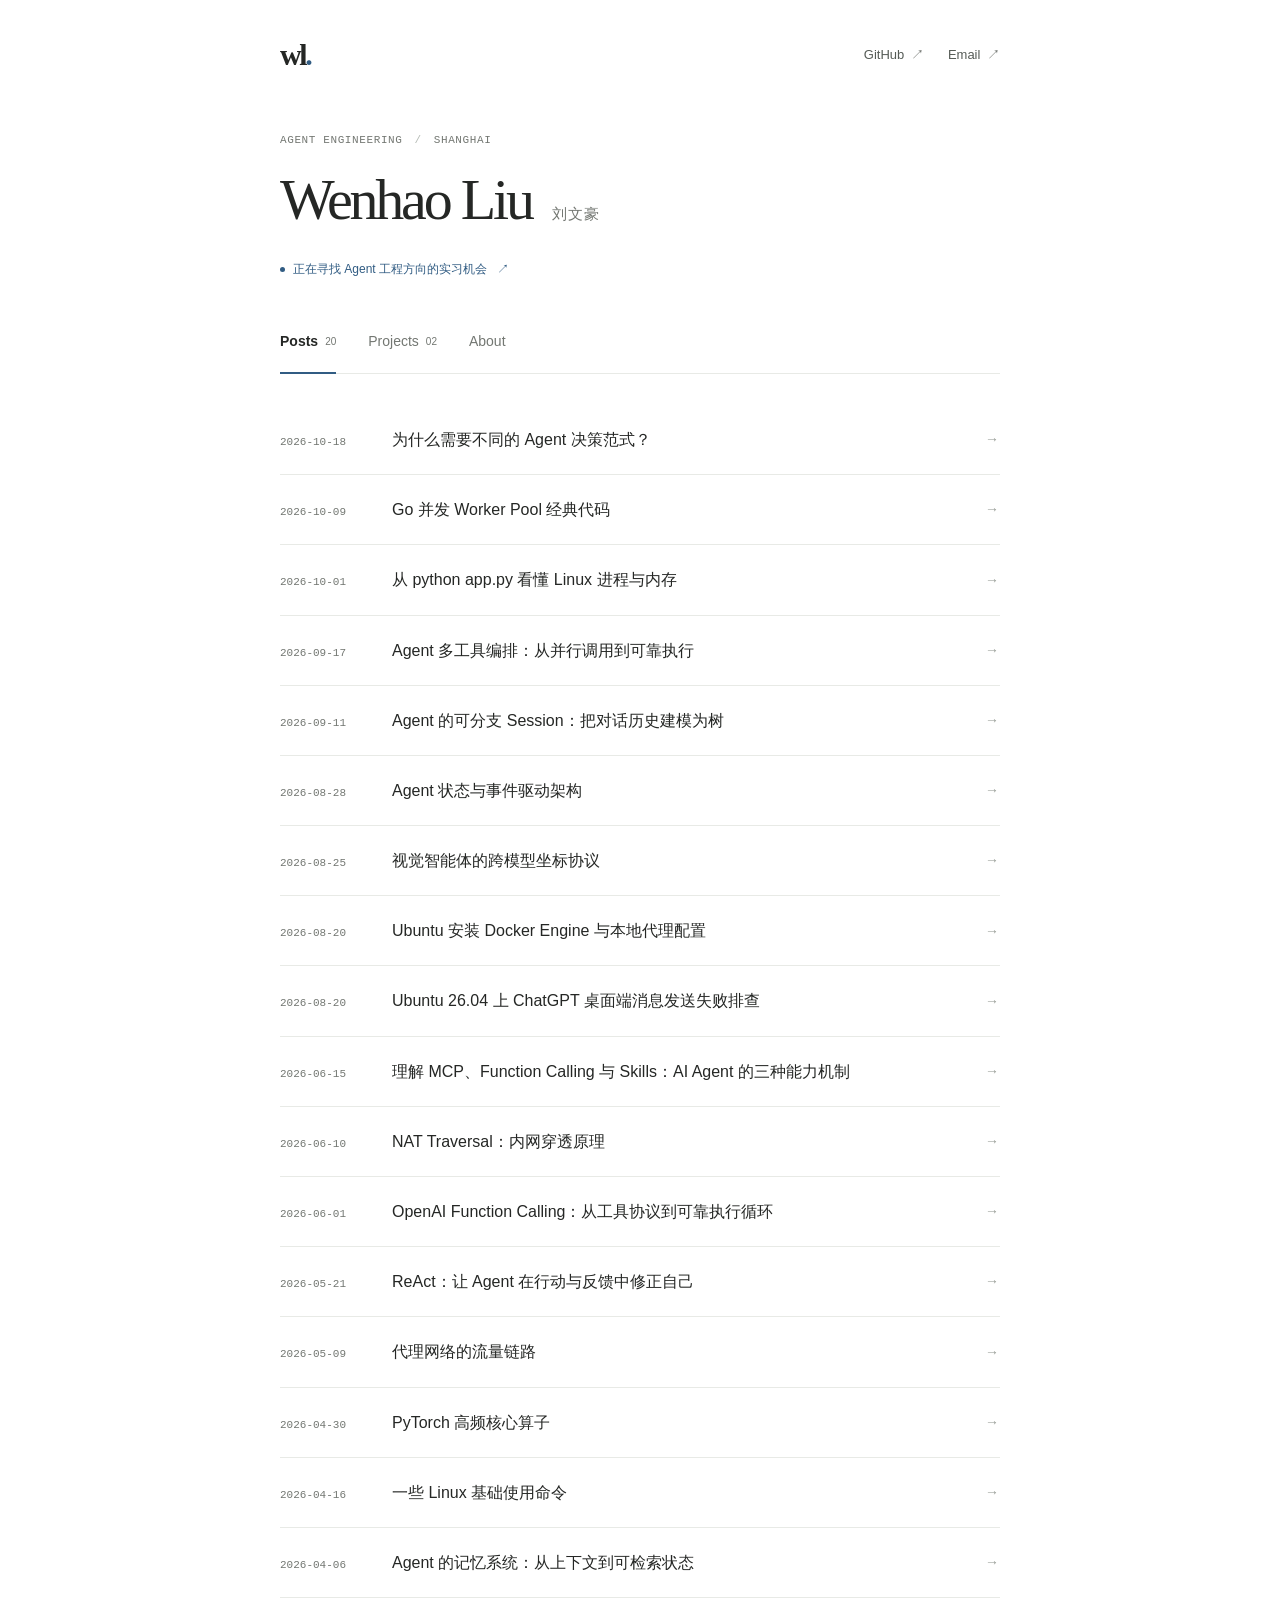
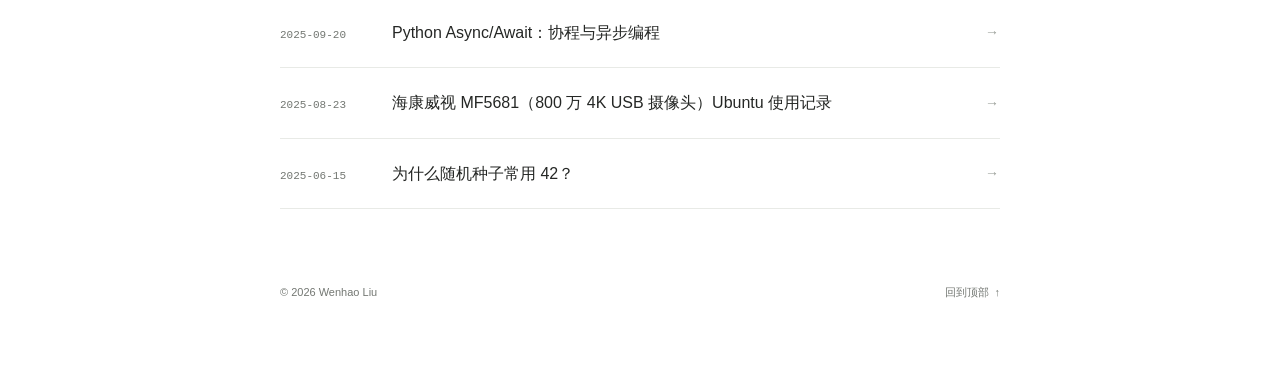
==== commit 78e713ce: "update" ====
--- a/index.html
+++ b/index.html
@@ -29,8 +29,7 @@
       <div class="profile-intro">
         <p class="eyebrow">Agent Engineering <span aria-hidden="true">/</span> Shanghai</p>
         <h1>Wenhao Liu<span class="profile-name-cn">刘文豪</span></h1>
-        <p class="profile-description">研究与构建可理解、可调试的 Agent 系统。<br>这里记录我的思考、实验与工程实践。</p>
-        <a class="availability" href="mailto:flippedliu@outlook.com"><span class="status-dot" aria-hidden="true"></span>寻找 Agent 工程方向的实习机会<span aria-hidden="true">↗</span></a>
+        <a class="availability" href="mailto:flippedliu@outlook.com"><span class="status-dot" aria-hidden="true"></span>正在寻找 Agent 工程方向的实习机会<span aria-hidden="true">↗</span></a>
       </div>
     </header>
 
@@ -42,19 +41,11 @@
 
     <main id="main-content" tabindex="-1">
       <section id="posts" class="tab-panel" role="tabpanel" aria-labelledby="tab-posts" data-panel="posts" tabindex="0">
-        <div class="section-intro">
-          <h2>写作与思考</h2>
-          <p>Agent、系统设计，以及实践中的细节。</p>
-        </div>
         <div id="home-notes" aria-live="polite"><p>正在载入文章……</p></div>
         <noscript><p>文章列表需要启用 JavaScript。</p></noscript>
       </section>
 
       <section id="projects" class="tab-panel" role="tabpanel" aria-labelledby="tab-projects" data-panel="projects" tabindex="0" hidden>
-        <div class="section-intro">
-          <h2>在构建的东西</h2>
-          <p>把关于 Agent 的想法，放进实际运行的系统。</p>
-        </div>
         <ol class="project-list">
           <li>
             <span class="project-index" aria-hidden="true">01</span>
@@ -86,33 +77,29 @@
       </section>
 
       <section id="about" class="tab-panel intro-section" role="tabpanel" aria-labelledby="tab-about" data-panel="about" tabindex="0" hidden>
-        <div class="section-intro">
-          <h2>关于我</h2>
-          <p>刘文豪，上海大学通信工程硕士研究生。</p>
-        </div>
         <div class="about-block">
-          <h3 class="about-label">Focus<span>关注方向</span></h3>
+          <h3 class="about-label">Focus</h3>
           <div class="about-content">
             <p>关注 Agent Engineering 中的运行时、记忆系统、工具编排与视觉智能体，探索可理解、可调试且可靠的系统。</p>
             <p>在这里记录设计过程中的思考，也整理动手实践中遇到的问题。</p>
           </div>
         </div>
         <div class="about-block">
-          <h3 class="about-label">Now<span>最近</span></h3>
+          <h3 class="about-label">Now</h3>
           <div class="about-content">
             <p>目前正在寻找 Agent 工程方向的实习机会，希望与优秀的团队一起构建可控且高效的系统。</p>
             <a class="inline-link" href="mailto:flippedliu@outlook.com">聊一聊 <span aria-hidden="true">↗</span></a>
           </div>
         </div>
         <div class="about-block">
-          <h3 class="about-label">Education<span>教育经历</span></h3>
+          <h3 class="about-label">Education</h3>
           <div class="education-list">
             <div class="education-entry"><div><p>上海大学</p><p class="education-degree">通信工程 · 硕士研究生</p></div><span>2025 — 至今</span></div>
             <div class="education-entry"><div><p>上海大学</p><p class="education-degree">通信工程 · 本科</p></div><span>2021 — 2025</span></div>
           </div>
         </div>
         <div class="about-block">
-          <h3 class="about-label">Elsewhere<span>保持联系</span></h3>
+          <h3 class="about-label">Elsewhere</h3>
           <div class="about-content contact-links">
             <a href="mailto:flippedliu@outlook.com">flippedliu@outlook.com <span aria-hidden="true">↗</span></a>
             <a href="https://github.com/haonox">GitHub / haonox <span aria-hidden="true">↗</span></a>
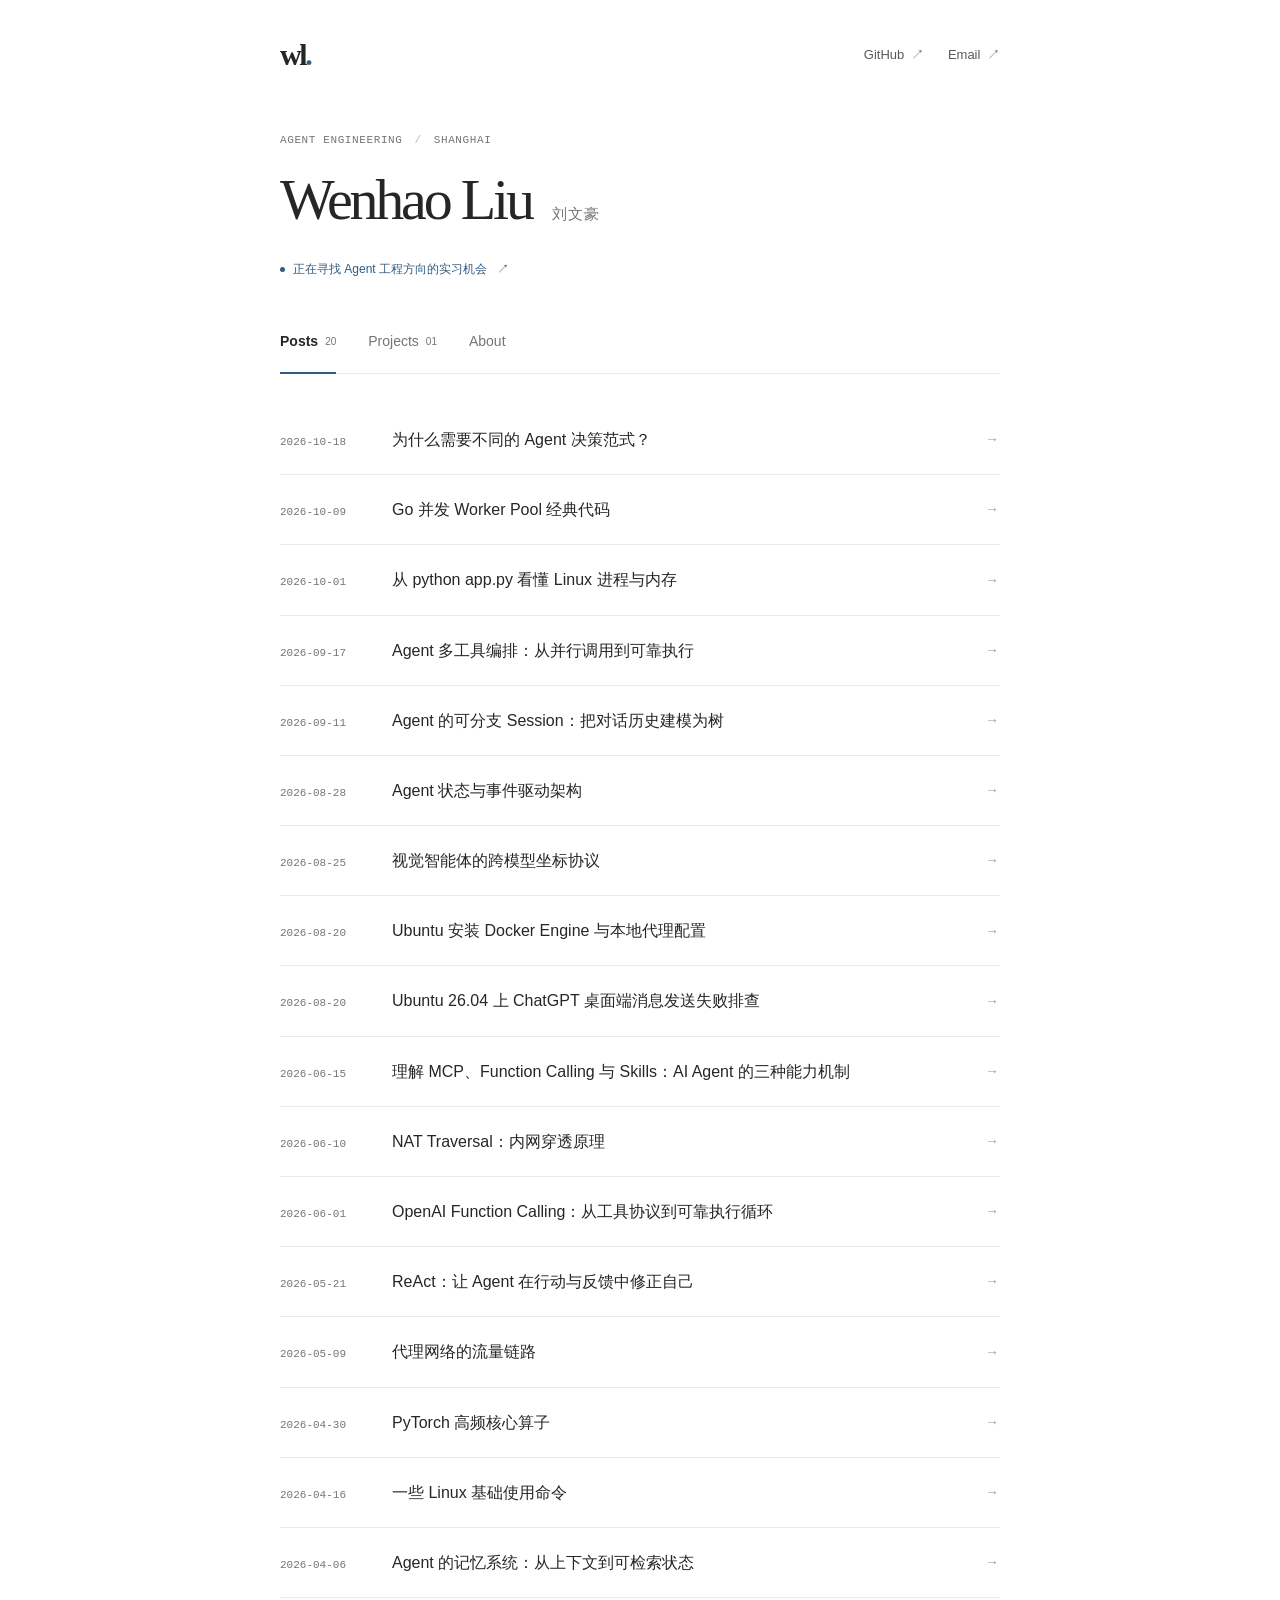
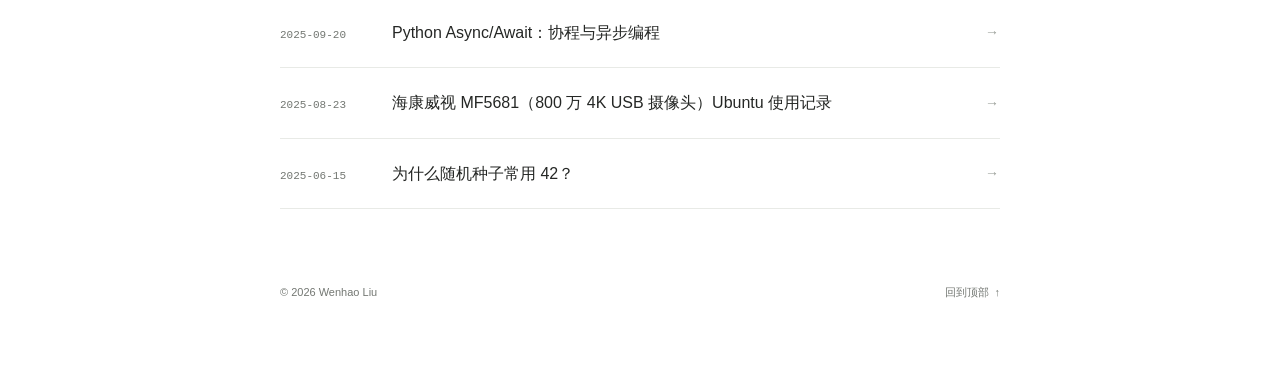
==== commit ab637485: "update" ====
--- a/index.html
+++ b/index.html
@@ -35,7 +35,7 @@
 
     <nav class="tab-nav" aria-label="主页内容" role="tablist">
       <button type="button" role="tab" aria-selected="true" aria-controls="posts" id="tab-posts" data-tab="posts">Posts<span class="tab-count" id="post-count"></span></button>
-      <button type="button" role="tab" aria-selected="false" aria-controls="projects" id="tab-projects" data-tab="projects" tabindex="-1">Projects<span class="tab-count">02</span></button>
+      <button type="button" role="tab" aria-selected="false" aria-controls="projects" id="tab-projects" data-tab="projects" tabindex="-1">Projects<span class="tab-count">01</span></button>
       <button type="button" role="tab" aria-selected="false" aria-controls="about" id="tab-about" data-tab="about" tabindex="-1">About</button>
     </nav>
 
@@ -50,26 +50,11 @@
           <li>
             <span class="project-index" aria-hidden="true">01</span>
             <article>
-              <p class="project-category">Android · Visual Agent</p>
-              <h3><a href="https://github.com/haonox/vPhone">vPhone<span aria-hidden="true">↗</span></a></h3>
+              <h3>vPhone</h3>
               <p class="project-description">面向 Android 的端侧纯视觉 Agent，以最小运行时实现观察、推理、动作执行与验证闭环。</p>
-              <div class="project-flow" aria-label="Agent 执行循环：观察、推理、执行、验证">
-                <span>观察</span><span aria-hidden="true">→</span><span>推理</span><span aria-hidden="true">→</span><span>执行</span><span aria-hidden="true">→</span><span>验证</span>
-              </div>
               <div class="project-links">
-                <a href="https://haonox.github.io/PhoneAgent/">查看项目 <span aria-hidden="true">↗</span></a>
+                <a href="https://haonox.github.io/PhoneAgent/">项目主页 <span aria-hidden="true">↗</span></a>
                 <a href="https://github.com/haonox/vPhone">GitHub <span aria-hidden="true">↗</span></a>
-              </div>
-            </article>
-          </li>
-          <li>
-            <span class="project-index" aria-hidden="true">02</span>
-            <article>
-              <p class="project-category">Memory · Agent Framework</p>
-              <h3><a href="https://github.com/haonox/Memory-Agent">Memory-Agent<span aria-hidden="true">↗</span></a></h3>
-              <p class="project-description">探索长期记忆、检索与个性化体验的 Agent 框架，聚焦可理解、可调试的记忆生命周期。</p>
-              <div class="project-links">
-                <a href="https://github.com/haonox/Memory-Agent">GitHub <span aria-hidden="true">↗</span></a>
               </div>
             </article>
           </li>
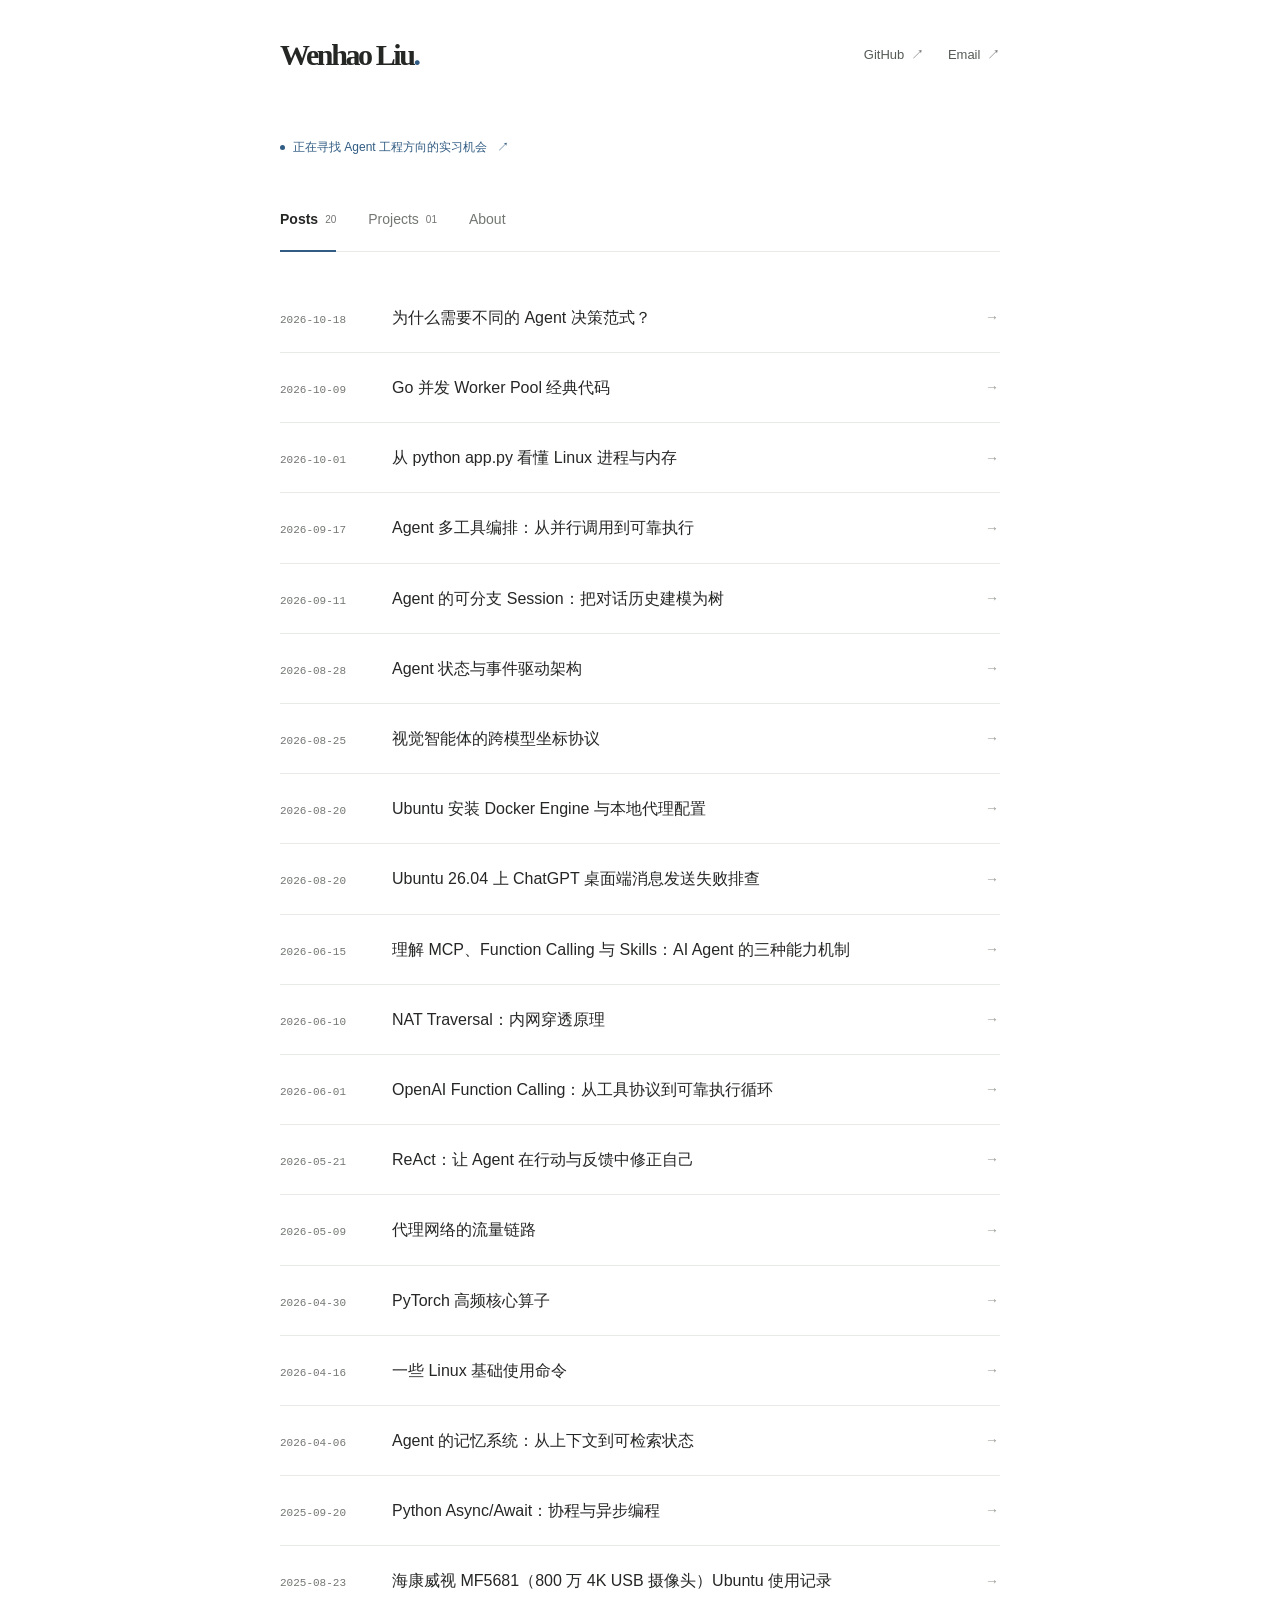
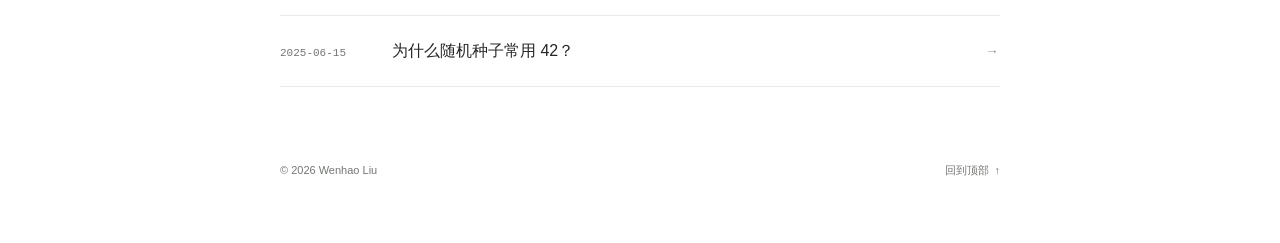
==== commit 1a8cac5d: "update" ====
--- a/index.html
+++ b/index.html
@@ -20,15 +20,13 @@
   <div class="site-shell">
     <header class="site-header">
       <div class="masthead">
-        <a class="site-mark" href="./" aria-label="Wenhao Liu 主页">wl<span>.</span></a>
+        <a class="site-mark" href="./" aria-label="Wenhao Liu 主页">Wenhao Liu<span>.</span></a>
         <div class="header-links">
           <a href="https://github.com/haonox">GitHub <span aria-hidden="true">↗</span></a>
           <a href="mailto:flippedliu@outlook.com">Email <span aria-hidden="true">↗</span></a>
         </div>
       </div>
       <div class="profile-intro">
-        <p class="eyebrow">Agent Engineering <span aria-hidden="true">/</span> Shanghai</p>
-        <h1>Wenhao Liu<span class="profile-name-cn">刘文豪</span></h1>
         <a class="availability" href="mailto:flippedliu@outlook.com"><span class="status-dot" aria-hidden="true"></span>正在寻找 Agent 工程方向的实习机会<span aria-hidden="true">↗</span></a>
       </div>
     </header>
--- a/assets/css/base.css
+++ b/assets/css/base.css
@@ -3,10 +3,7 @@
   --text: #111;
   --muted: #6b6b6b;
   --rule: #dedede;
-  --border: #d3d3d3;
   --surface: #fff;
-  --code: #f5f5f5;
-  --radius: 6px;
   --accent: #315c83;
 }
 
@@ -189,13 +186,6 @@
   letter-spacing: 0.08em;
 }
 
-.profile-description {
-  margin: 0 0 23px;
-  color: #535a54;
-  font-size: 16px;
-  line-height: 1.95;
-}
-
 .availability {
   display: inline-flex;
   align-items: center;
@@ -287,24 +277,6 @@
   padding-top: 31px;
 }
 
-.section-intro {
-  margin-bottom: 19px;
-}
-
-.section-intro h2 {
-  margin: 0 0 7px;
-  font-size: 17px;
-  font-weight: 600;
-  letter-spacing: 0;
-}
-
-.section-intro > p {
-  margin: 0;
-  color: var(--muted);
-  font-size: 13px;
-  line-height: 1.8;
-}
-
 .entry-list {
   margin: 0;
   padding: 0;
@@ -378,13 +350,6 @@
   font-size: 11px;
 }
 
-.project-category {
-  margin: 0 0 9px;
-  color: var(--muted);
-  font-size: 11px;
-  letter-spacing: 0.03em;
-}
-
 .project-list h3 {
   margin: 0 0 13px;
   font-size: 25px;
@@ -392,42 +357,12 @@
   letter-spacing: -0.035em;
 }
 
-.project-list h3 a {
-  display: inline-flex;
-  gap: 14px;
-  align-items: baseline;
-}
-
-.project-list h3 a span {
-  color: var(--muted);
-  font-size: 16px;
-  font-weight: 400;
-}
-
 .project-description {
   max-width: 36em;
   margin: 0;
   color: #535a54;
   font-size: 14px;
   line-height: 1.95;
-}
-
-.project-flow {
-  display: flex;
-  flex-wrap: wrap;
-  gap: 13px;
-  align-items: center;
-  width: fit-content;
-  margin: 21px 0 0;
-  padding: 10px 16px;
-  border-left: 2px solid #ccd8e3;
-  background: #f6f8fa;
-  color: var(--accent);
-  font-size: 12px;
-}
-
-.project-flow span:nth-child(even) {
-  color: #8298ab;
 }
 
 .project-links {
@@ -472,12 +407,6 @@
   letter-spacing: 0;
 }
 
-.about-label span {
-  color: var(--muted);
-  font-size: 11px;
-  font-weight: 400;
-}
-
 .about-content p {
   margin: 0;
   color: #535a54;
@@ -610,10 +539,6 @@
   letter-spacing: -0.04em;
 }
 
-.button {
-  color: inherit;
-}
-
 @media (max-width: 620px) {
   .site-shell {
     width: calc(100% - 40px);
@@ -634,10 +559,6 @@
   .profile-name-cn {
     font-size: 13px;
   }
-  .profile-description {
-    font-size: 14px;
-    line-height: 2;
-  }
   .eyebrow {
     margin-bottom: 16px;
     font-size: 10px;
@@ -655,15 +576,6 @@
   }
   .tab-panel {
     padding-top: 26px;
-  }
-  .section-intro {
-    margin-bottom: 14px;
-  }
-  .section-intro h2 {
-    font-size: 16px;
-  }
-  .section-intro > p {
-    font-size: 12px;
   }
   .post-row-link {
     grid-template-columns: minmax(0, 1fr) 16px;
@@ -696,11 +608,6 @@
   .project-description {
     font-size: 13px;
   }
-  .project-flow {
-    gap: 10px;
-    padding: 9px 12px;
-    font-size: 11px;
-  }
   .about-block {
     grid-template-columns: 1fr;
     gap: 14px;
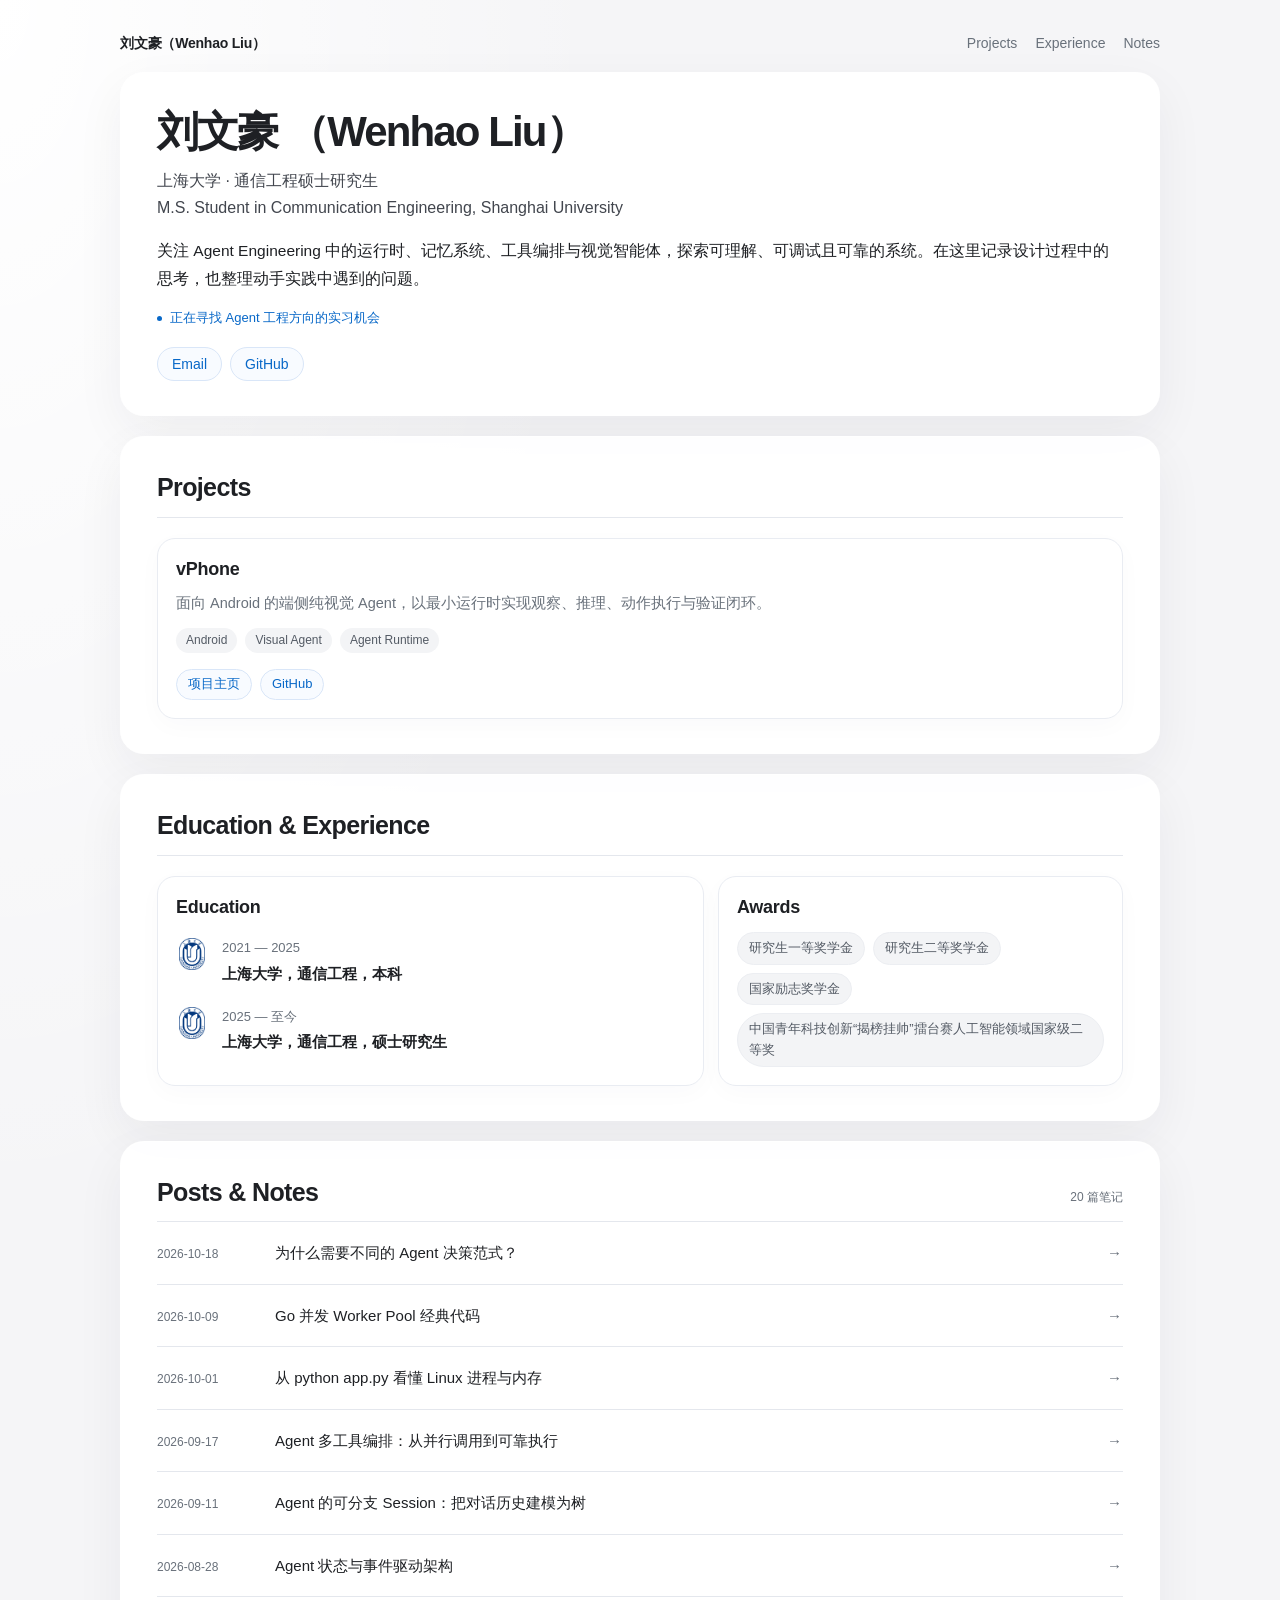
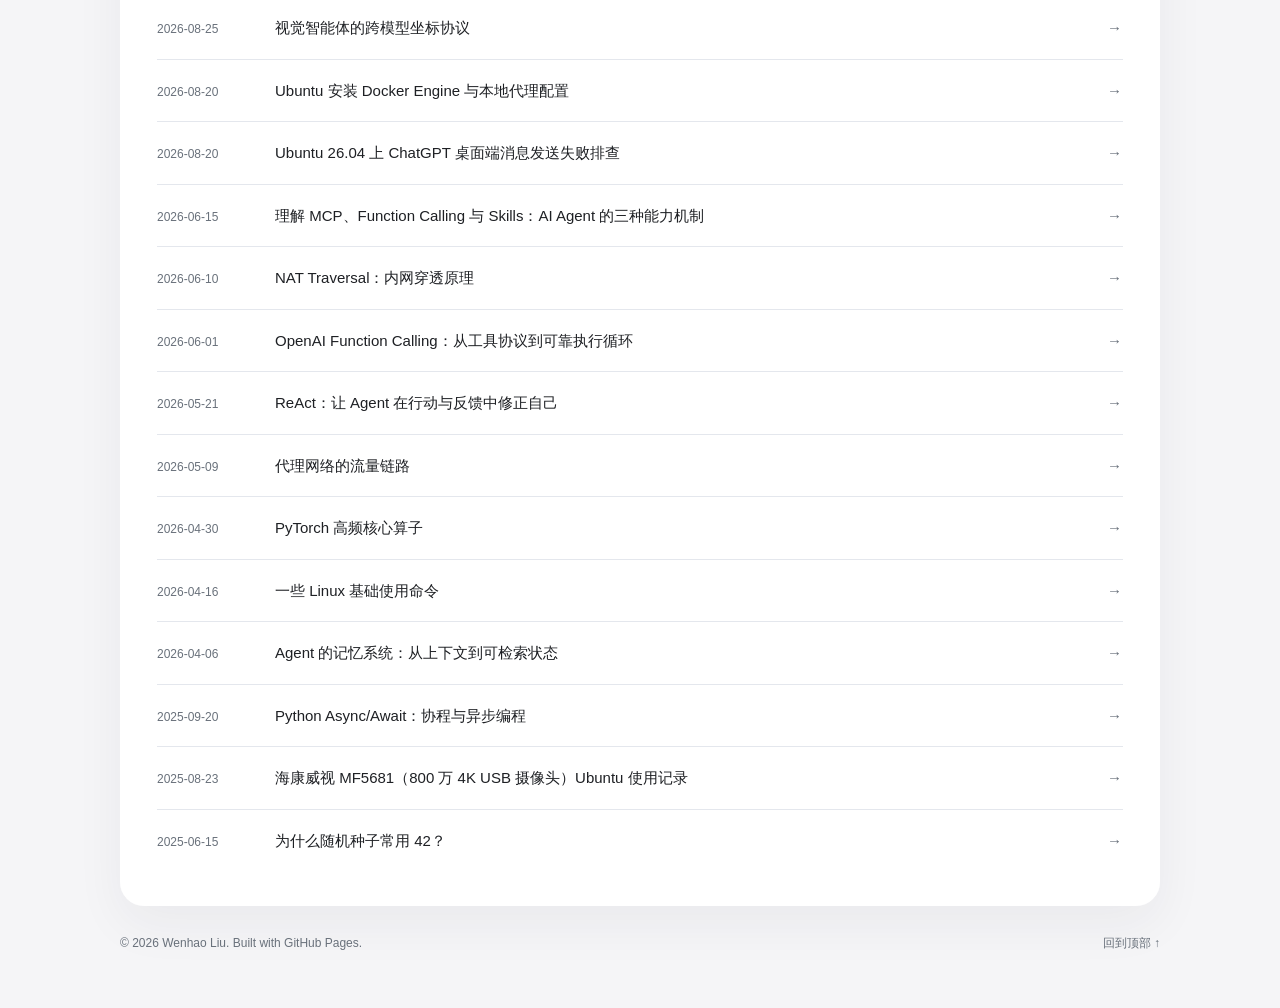
==== commit db88c15d: "Update homepage with card layout, awards, and chronological notes" ====
--- a/index.html
+++ b/index.html
@@ -3,96 +3,111 @@
 <head>
   <meta charset="utf-8">
   <meta name="viewport" content="width=device-width, initial-scale=1">
-  <meta name="description" content="刘文豪的个人主页，记录 Agent Engineering、系统设计与工程实践。研究与构建可理解、可调试的 Agent 系统。">
-  <meta property="og:title" content="Wenhao Liu · Agent Engineering">
-  <meta property="og:description" content="Notes on Agent Engineering, systems, and software.">
+  <meta name="description" content="刘文豪，上海大学通信工程硕士研究生。关注 Agent Engineering、运行时、记忆系统、工具编排与视觉智能体。">
+  <meta property="og:title" content="刘文豪 | Wenhao Liu">
+  <meta property="og:description" content="Agent Engineering、系统设计与工程实践。">
   <meta property="og:type" content="website">
   <meta property="og:url" content="https://haonox.github.io/Page/">
   <meta name="twitter:card" content="summary">
-  <title>Wenhao Liu · Agent Engineering</title>
+  <title>刘文豪 | Wenhao Liu</title>
   <link rel="icon" type="image/png" sizes="96x96" href="assets/images/favicon.png?v=20261012-minimal">
-  <link rel="stylesheet" href="assets/css/base.css?v=20261114">
+  <link rel="stylesheet" href="assets/css/base.css?v=20261114-cards">
+  <link rel="stylesheet" href="assets/css/home.css?v=20261114-no-avatar">
   <script defer src="assets/js/notes-data.js?v=20261103"></script>
-  <script defer src="assets/js/home.js?v=20261114"></script>
+  <script defer src="assets/js/home.js?v=20261114-chronological"></script>
 </head>
 <body class="home-page" id="top">
   <a class="skip-link" href="#main-content">跳到主要内容</a>
-  <div class="site-shell">
-    <header class="site-header">
-      <div class="masthead">
-        <a class="site-mark" href="./" aria-label="Wenhao Liu 主页">Wenhao Liu<span>.</span></a>
-        <div class="header-links">
-          <a href="https://github.com/haonox">GitHub <span aria-hidden="true">↗</span></a>
-          <a href="mailto:flippedliu@outlook.com">Email <span aria-hidden="true">↗</span></a>
-        </div>
-      </div>
-      <div class="profile-intro">
-        <a class="availability" href="mailto:flippedliu@outlook.com"><span class="status-dot" aria-hidden="true"></span>正在寻找 Agent 工程方向的实习机会<span aria-hidden="true">↗</span></a>
-      </div>
+  <div class="home-container">
+    <header class="home-header">
+      <a class="home-brand" href="./">刘文豪（Wenhao Liu）</a>
+      <nav class="section-nav" aria-label="主页导航">
+        <a href="#projects">Projects</a>
+        <a href="#experience">Experience</a>
+        <a href="#posts">Notes</a>
+      </nav>
     </header>
 
-    <nav class="tab-nav" aria-label="主页内容" role="tablist">
-      <button type="button" role="tab" aria-selected="true" aria-controls="posts" id="tab-posts" data-tab="posts">Posts<span class="tab-count" id="post-count"></span></button>
-      <button type="button" role="tab" aria-selected="false" aria-controls="projects" id="tab-projects" data-tab="projects" tabindex="-1">Projects<span class="tab-count">01</span></button>
-      <button type="button" role="tab" aria-selected="false" aria-controls="about" id="tab-about" data-tab="about" tabindex="-1">About</button>
-    </nav>
-
     <main id="main-content" tabindex="-1">
-      <section id="posts" class="tab-panel" role="tabpanel" aria-labelledby="tab-posts" data-panel="posts" tabindex="0">
-        <div id="home-notes" aria-live="polite"><p>正在载入文章……</p></div>
-        <noscript><p>文章列表需要启用 JavaScript。</p></noscript>
-      </section>
-
-      <section id="projects" class="tab-panel" role="tabpanel" aria-labelledby="tab-projects" data-panel="projects" tabindex="0" hidden>
-        <ol class="project-list">
-          <li>
-            <span class="project-index" aria-hidden="true">01</span>
-            <article>
-              <h3>vPhone</h3>
-              <p class="project-description">面向 Android 的端侧纯视觉 Agent，以最小运行时实现观察、推理、动作执行与验证闭环。</p>
-              <div class="project-links">
-                <a href="https://haonox.github.io/PhoneAgent/">项目主页 <span aria-hidden="true">↗</span></a>
-                <a href="https://github.com/haonox/vPhone">GitHub <span aria-hidden="true">↗</span></a>
-              </div>
-            </article>
-          </li>
-        </ol>
-      </section>
-
-      <section id="about" class="tab-panel intro-section" role="tabpanel" aria-labelledby="tab-about" data-panel="about" tabindex="0" hidden>
-        <div class="about-block">
-          <h3 class="about-label">Focus</h3>
-          <div class="about-content">
-            <p>关注 Agent Engineering 中的运行时、记忆系统、工具编排与视觉智能体，探索可理解、可调试且可靠的系统。</p>
-            <p>在这里记录设计过程中的思考，也整理动手实践中遇到的问题。</p>
-          </div>
-        </div>
-        <div class="about-block">
-          <h3 class="about-label">Now</h3>
-          <div class="about-content">
-            <p>目前正在寻找 Agent 工程方向的实习机会，希望与优秀的团队一起构建可控且高效的系统。</p>
-            <a class="inline-link" href="mailto:flippedliu@outlook.com">聊一聊 <span aria-hidden="true">↗</span></a>
-          </div>
-        </div>
-        <div class="about-block">
-          <h3 class="about-label">Education</h3>
-          <div class="education-list">
-            <div class="education-entry"><div><p>上海大学</p><p class="education-degree">通信工程 · 硕士研究生</p></div><span>2025 — 至今</span></div>
-            <div class="education-entry"><div><p>上海大学</p><p class="education-degree">通信工程 · 本科</p></div><span>2021 — 2025</span></div>
-          </div>
-        </div>
-        <div class="about-block">
-          <h3 class="about-label">Elsewhere</h3>
-          <div class="about-content contact-links">
-            <a href="mailto:flippedliu@outlook.com">flippedliu@outlook.com <span aria-hidden="true">↗</span></a>
-            <a href="https://github.com/haonox">GitHub / haonox <span aria-hidden="true">↗</span></a>
+      <section class="surface-panel" aria-labelledby="profile-title">
+        <div class="profile-copy">
+          <h1 id="profile-title">刘文豪 <span>（Wenhao Liu）</span></h1>
+          <p class="profile-affiliation">上海大学 · 通信工程硕士研究生</p>
+          <p class="profile-affiliation" lang="en">M.S. Student in Communication Engineering, Shanghai University</p>
+          <p class="profile-bio">关注 Agent Engineering 中的运行时、记忆系统、工具编排与视觉智能体，探索可理解、可调试且可靠的系统。在这里记录设计过程中的思考，也整理动手实践中遇到的问题。</p>
+          <p class="profile-status"><span aria-hidden="true"></span>正在寻找 Agent 工程方向的实习机会</p>
+          <div class="profile-links">
+            <a class="pill-link" href="mailto:flippedliu@outlook.com">Email</a>
+            <a class="pill-link" href="https://github.com/haonox">GitHub</a>
           </div>
         </div>
       </section>
+
+      <section id="projects" class="surface-panel" aria-labelledby="projects-title">
+        <h2 id="projects-title" class="section-title">Projects</h2>
+        <div class="project-grid">
+          <article class="inner-panel project-card">
+            <div>
+              <h3><a class="project-name" href="https://github.com/haonox/vPhone">vPhone</a></h3>
+              <p class="project-description">面向 Android 的端侧纯视觉 Agent，以最小运行时实现观察、推理、动作执行与验证闭环。</p>
+              <div class="topic-tags" aria-label="项目方向">
+                <span>Android</span><span>Visual Agent</span><span>Agent Runtime</span>
+              </div>
+            </div>
+            <div class="resource-links">
+              <a class="resource-link" href="https://haonox.github.io/PhoneAgent/">项目主页</a>
+              <a class="resource-link" href="https://github.com/haonox/vPhone">GitHub</a>
+            </div>
+          </article>
+        </div>
+      </section>
+
+      <section id="experience" class="surface-panel" aria-labelledby="experience-title">
+        <h2 id="experience-title" class="section-title">Education &amp; Experience</h2>
+        <div class="experience-grid">
+          <div class="inner-panel">
+            <h3>Education</h3>
+            <ol class="education-timeline">
+              <li>
+                <img class="institution-logo" src="assets/images/shanghai-university-emblem.png" alt="上海大学校徽" width="32" height="32" loading="lazy" decoding="async">
+                <div>
+                  <p class="education-period">2021 — 2025</p>
+                  <p class="education-title">上海大学，通信工程，本科</p>
+                </div>
+              </li>
+              <li>
+                <img class="institution-logo" src="assets/images/shanghai-university-emblem.png" alt="上海大学校徽" width="32" height="32" loading="lazy" decoding="async">
+                <div>
+                  <p class="education-period">2025 — 至今</p>
+                  <p class="education-title">上海大学，通信工程，硕士研究生</p>
+                </div>
+              </li>
+            </ol>
+          </div>
+          <div class="inner-panel">
+            <h3>Awards</h3>
+            <div class="topic-tags award-tags" aria-label="获奖情况">
+              <span>研究生一等奖学金</span>
+              <span>研究生二等奖学金</span>
+              <span>国家励志奖学金</span>
+              <span>中国青年科技创新“揭榜挂帅”擂台赛人工智能领域国家级二等奖</span>
+            </div>
+          </div>
+        </div>
+      </section>
+
+      <section id="posts" class="surface-panel" aria-labelledby="posts-title">
+        <div class="section-heading">
+          <h2 id="posts-title" class="section-title">Posts &amp; Notes</h2>
+          <span id="note-count" class="note-count"></span>
+        </div>
+        <div id="home-notes" aria-live="polite"><p>正在载入文章……</p></div>
+        <noscript><p>文章目录需要启用 JavaScript。你也可以在 <a href="https://github.com/haonox/Page/tree/main/posts">GitHub</a> 阅读 Markdown 原文。</p></noscript>
+      </section>
     </main>
 
-    <footer class="site-footer">
-      <p>© 2026 Wenhao Liu</p>
+    <footer class="home-footer">
+      <p>© 2026 Wenhao Liu. Built with GitHub Pages.</p>
       <a href="#top">回到顶部 <span aria-hidden="true">↑</span></a>
     </footer>
   </div>
--- a/assets/css/base.css
+++ b/assets/css/base.css
@@ -37,11 +37,13 @@
   text-underline-offset: 0.16em;
 }
 
-a:hover, a:focus-visible {
+a:hover,
+a:focus-visible {
   text-decoration-thickness: 2px;
 }
 
-a:focus-visible, button:focus-visible, .tab-panel:focus-visible {
+a:focus-visible,
+summary:focus-visible {
   outline: 2px solid var(--accent);
   outline-offset: 5px;
 }
@@ -69,21 +71,6 @@
   margin: 0 0 16px;
 }
 
-/* A quiet, type-led personal homepage. Reader typography stays independent. */
-.home-page {
-  --text: #252725;
-  --muted: #737772;
-  --rule: #e8eae6;
-}
-
-.home-page a {
-  text-decoration: none;
-}
-
-.home-page a:hover {
-  color: var(--accent);
-}
-
 .skip-link {
   position: absolute;
   z-index: 1;
@@ -99,406 +86,9 @@
   transform: translateY(0);
 }
 
-.home-page .skip-link:hover {
-  color: #fff;
-}
-
-.site-shell {
-  display: flex;
-  width: min(100% - 64px, 720px);
-  min-height: calc(100svh - 96px);
-  margin: 40px auto 56px;
-  flex-direction: column;
-}
-
-.site-shell > main {
-  flex: 1;
-}
-
-.masthead {
-  display: flex;
-  align-items: center;
-  justify-content: space-between;
-}
-
-.site-mark {
-  font-family: Georgia, "Times New Roman", serif;
-  font-size: 30px;
-  font-weight: 700;
-  line-height: 1;
-  letter-spacing: -0.08em;
-}
-
-.site-mark span {
-  color: var(--accent);
-}
-
-.header-links {
-  display: flex;
-  gap: 24px;
-  font-size: 13px;
-  color: #555b56;
-}
-
-.header-links span {
-  margin-left: 3px;
-  color: var(--muted);
-}
-
-.profile-intro {
-  padding: 62px 0 45px;
-}
-
-.eyebrow {
-  display: flex;
-  gap: 12px;
-  margin: 0 0 18px;
-  color: var(--muted);
-  font-family: "SFMono-Regular", Consolas, "Liberation Mono", monospace;
-  font-size: 11px;
-  line-height: 1.5;
-  letter-spacing: 0.055em;
-  text-transform: uppercase;
-}
-
-.eyebrow > span {
-  color: #b5bbb5;
-}
-
-.profile-intro h1 {
-  display: flex;
-  flex-wrap: wrap;
-  align-items: baseline;
-  gap: 10px 20px;
-  margin: 0 0 22px;
-  font-family: Georgia, "Times New Roman", serif;
-  font-size: clamp(43px, 7vw, 58px);
-  font-weight: 400;
-  line-height: 1.13;
-  letter-spacing: -0.055em;
-}
-
-.profile-name-cn {
-  color: var(--muted);
-  font-family: -apple-system, BlinkMacSystemFont, "Segoe UI", "PingFang SC", "Microsoft YaHei", sans-serif;
-  font-size: 15px;
-  font-weight: 400;
-  letter-spacing: 0.08em;
-}
-
-.availability {
-  display: inline-flex;
-  align-items: center;
-  gap: 8px;
-  color: var(--accent);
-  font-size: 12px;
-  line-height: 1.6;
-}
-
-.status-dot {
-  width: 5px;
-  height: 5px;
-  border-radius: 50%;
-  background: currentColor;
-  flex: 0 0 auto;
-}
-
-.availability > span:last-child {
-  margin-left: 2px;
-}
-
-.home-page .availability:hover {
-  text-decoration: underline;
-  text-underline-offset: 4px;
-}
-
-.tab-nav {
-  display: flex;
-  gap: 32px;
-  border-bottom: 1px solid var(--rule);
-}
-
-.tab-nav button {
-  display: inline-flex;
-  position: relative;
-  min-height: 48px;
-  align-items: center;
-  gap: 7px;
-  padding: 0 0 14px;
-  border: 0;
-  background: transparent;
-  color: var(--muted);
-  font: inherit;
-  font-size: 14px;
-  line-height: 1.5;
-  cursor: pointer;
-  transition: color 160ms ease;
-}
-
-.tab-nav button::after {
-  position: absolute;
-  right: 0;
-  bottom: -1px;
-  left: 0;
-  height: 2px;
-  background: transparent;
-  content: "";
-}
-
-.tab-nav button:hover {
-  color: var(--accent);
-}
-
-.tab-nav button[aria-selected="true"] {
-  color: var(--text);
-  font-weight: 600;
-}
-
-.tab-nav button[aria-selected="true"]::after {
-  background: var(--accent);
-}
-
-.tab-count {
-  color: #737772;
-  font-size: 10px;
-  font-weight: 400;
-  font-variant-numeric: tabular-nums;
-}
-
-.tab-count:empty {
-  display: none;
-}
-
-.tab-panel[hidden] {
-  display: none;
-}
-
-.tab-panel {
-  padding-top: 31px;
-}
-
-.entry-list {
-  margin: 0;
-  padding: 0;
-  list-style: none;
-}
-
-.post-list > li {
-  border-bottom: 1px solid var(--rule);
-}
-
-.post-row-link {
-  display: grid;
-  grid-template-columns: 94px minmax(0, 1fr) 15px;
-  align-items: baseline;
-  gap: 18px;
-  padding: 21px 0;
-}
-
-.entry-meta {
-  color: var(--muted);
-  font-family: "SFMono-Regular", Consolas, "Liberation Mono", monospace;
-  font-size: 11px;
-  font-variant-numeric: tabular-nums;
-  line-height: 1.5;
-}
-
-.post-list h3 {
-  margin: 0;
-  font-size: 16px;
-  font-weight: 500;
-  line-height: 1.7;
-  letter-spacing: 0;
-  overflow-wrap: anywhere;
-}
-
-.post-arrow {
-  align-self: center;
-  color: #9a9f99;
-  font-size: 14px;
-  transition: color 160ms ease, transform 160ms ease;
-}
-
-.post-row-link:hover .post-arrow, .post-row-link:focus-visible .post-arrow {
-  color: var(--accent);
-  transform: translateX(3px);
-}
-
-.post-row-link:hover h3 {
-  color: var(--accent);
-}
-
-/* Projects are open editorial rows, with a small explanation of each system. */
-.project-list {
-  margin: 0;
-  padding: 0;
-  list-style: none;
-}
-
-.project-list > li {
-  display: grid;
-  grid-template-columns: 34px minmax(0, 1fr);
-  gap: 16px;
-  padding: 30px 0 34px;
-  border-bottom: 1px solid var(--rule);
-}
-
-.project-index {
-  padding-top: 2px;
-  color: var(--muted);
-  font-family: "SFMono-Regular", Consolas, monospace;
-  font-size: 11px;
-}
-
-.project-list h3 {
-  margin: 0 0 13px;
-  font-size: 25px;
-  font-weight: 500;
-  letter-spacing: -0.035em;
-}
-
-.project-description {
-  max-width: 36em;
-  margin: 0;
-  color: #535a54;
-  font-size: 14px;
-  line-height: 1.95;
-}
-
-.project-links {
-  display: flex;
-  gap: 22px;
-  margin-top: 22px;
-  color: var(--accent);
-  font-size: 12px;
-}
-
-.project-links a span {
-  padding-left: 3px;
-}
-
-.home-page .project-links a:hover, .home-page .inline-link:hover, .home-page .contact-links a:hover {
-  text-decoration: underline;
-  text-underline-offset: 4px;
-}
-
-/* About */
-.about-block {
-  display: grid;
-  grid-template-columns: 112px minmax(0, 1fr);
-  gap: 28px;
-  padding: 27px 0;
-  border-bottom: 1px solid var(--rule);
-}
-
-.about-block:last-child {
-  border-bottom: 0;
-}
-
-.about-label {
-  display: flex;
-  flex-direction: column;
-  gap: 5px;
-  margin: 3px 0 0;
-  color: #555b56;
-  font-size: 12px;
-  font-weight: 500;
-  line-height: 1.5;
-  letter-spacing: 0;
-}
-
-.about-content p {
-  margin: 0;
-  color: #535a54;
-  font-size: 14px;
-  line-height: 1.95;
-}
-
-.about-content p + p {
-  margin-top: 12px;
-}
-
-.inline-link {
-  display: inline-block;
-  margin-top: 13px;
-  color: var(--accent);
-  font-size: 13px;
-}
-
-.education-entry {
-  display: flex;
-  flex-wrap: wrap;
-  justify-content: space-between;
-  gap: 8px 16px;
-}
-
-.education-entry + .education-entry {
-  margin-top: 23px;
-}
-
-.education-entry p {
-  margin: 0;
-  font-size: 14px;
-  font-weight: 500;
-}
-
-.education-entry .education-degree {
-  margin-top: 3px;
-  color: var(--muted);
-  font-size: 12px;
-  font-weight: 400;
-}
-
-.education-entry > span {
-  padding-top: 3px;
-  color: var(--muted);
-  font-size: 11px;
-  white-space: nowrap;
-  font-variant-numeric: tabular-nums;
-}
-
-.contact-links {
-  display: flex;
-  flex-direction: column;
-  align-items: flex-start;
-  gap: 10px;
-  color: var(--accent);
-  font-size: 13px;
-  overflow-wrap: anywhere;
-}
-
-footer {
-  margin-top: 56px;
-  padding-top: 20px;
-  border-top: 1px solid var(--rule);
-  color: var(--muted);
-  font-size: 14px;
-}
-
-footer p {
-  margin: 0;
-}
-
-.site-footer {
-  display: flex;
-  justify-content: space-between;
-  align-items: center;
-  gap: 20px;
-  margin-top: 48px;
-  padding-top: 20px;
-  border-top: 0;
-  font-size: 11px;
-}
-
-.site-footer > a {
-  display: inline-flex;
-  min-height: 32px;
-  align-items: center;
-  gap: 6px;
-}
-
-/* Article reader */
-.reader-shell, .error-shell {
+/* The reader keeps its existing Typora theme and reading width. */
+.reader-shell,
+.error-shell {
   width: min(100% - 40px, 680px);
   margin: 72px auto 64px;
 }
@@ -517,6 +107,18 @@
   font-size: clamp(30px, 6vw, 44px);
   line-height: 1.16;
   letter-spacing: -0.038em;
+}
+
+footer {
+  margin-top: 56px;
+  padding-top: 20px;
+  border-top: 1px solid var(--rule);
+  color: var(--muted);
+  font-size: 14px;
+}
+
+footer p {
+  margin: 0;
 }
 
 .reader-footer {
@@ -540,96 +142,12 @@
 }
 
 @media (max-width: 620px) {
-  .site-shell {
-    width: calc(100% - 40px);
-    min-height: calc(100svh - 64px);
-    margin: 24px auto 40px;
-  }
-  .header-links {
-    gap: 20px;
-    font-size: 12px;
-  }
-  .profile-intro {
-    padding: 47px 0 34px;
-  }
-  .profile-intro h1 {
-    column-gap: 15px;
-    margin-bottom: 18px;
-  }
-  .profile-name-cn {
-    font-size: 13px;
-  }
-  .eyebrow {
-    margin-bottom: 16px;
-    font-size: 10px;
-    gap: 10px;
-  }
-  .availability {
-    font-size: 11px;
-  }
-  .tab-nav {
-    gap: 28px;
-  }
-  .tab-nav button {
-    min-height: 46px;
-    font-size: 13px;
-  }
-  .tab-panel {
-    padding-top: 26px;
-  }
-  .post-row-link {
-    grid-template-columns: minmax(0, 1fr) 16px;
-    gap: 5px 12px;
-    padding: 19px 0;
-  }
-  .post-row-link time {
-    grid-column: 1;
-    grid-row: 1;
-    font-size: 10px;
-  }
-  .post-row-link h3 {
-    grid-column: 1;
-    grid-row: 2;
-    font-size: 15px;
-    line-height: 1.8;
-  }
-  .post-arrow {
-    grid-column: 2;
-    grid-row: 1 / 3;
-  }
-  .project-list > li {
-    grid-template-columns: 22px minmax(0, 1fr);
-    gap: 12px;
-    padding: 25px 0 30px;
-  }
-  .project-list h3 {
-    font-size: 23px;
-  }
-  .project-description {
-    font-size: 13px;
-  }
-  .about-block {
-    grid-template-columns: 1fr;
-    gap: 14px;
-    padding: 23px 0;
-  }
-  .about-label {
-    flex-direction: row;
-    align-items: baseline;
-    gap: 10px;
-    margin: 0;
-  }
-  .about-content p {
-    font-size: 13px;
-  }
-  .site-footer {
-    margin-top: 34px;
-    font-size: 10px;
-  }
-  .reader-shell, .error-shell {
+  .reader-shell,
+  .error-shell {
     width: min(100% - 32px, 680px);
     margin-top: 40px;
   }
+
   .reader-title {
     margin-bottom: 32px;
   }
@@ -639,20 +157,18 @@
   html {
     scroll-behavior: auto;
   }
-  .tab-nav button, .post-arrow {
-    transition: none;
-  }
 }
 
 @media print {
-  .site-shell, .reader-shell, .error-shell {
+  .reader-shell,
+  .error-shell {
     width: 100%;
     margin: 0;
   }
-  .masthead, .availability, .tab-nav, .reader-toolbar, footer, .skip-link {
+
+  .reader-toolbar,
+  footer,
+  .skip-link {
     display: none;
   }
-  .profile-intro {
-    padding-top: 0;
-  }
 }
--- a/assets/css/home.css
+++ b/assets/css/home.css
@@ -0,0 +1,478 @@
+/* Independently implemented card layout, visually inspired by xin-jiaqi.github.io.
+   Homepage rules live here so Markdown and code rendering keep their own theme. */
+.home-page {
+  --text: #1e2024;
+  --muted: #69717b;
+  --rule: #e4e7ed;
+  --accent: #0868c8;
+  background: radial-gradient(ellipse at 0 0, #fff 0, transparent 600px), #f5f5f7;
+  line-height: 1.6;
+}
+
+.home-page a {
+  color: var(--accent);
+  text-decoration: none;
+}
+
+.home-page a:hover {
+  text-decoration: underline;
+}
+
+.home-page .skip-link {
+  color: #fff;
+}
+
+.home-container {
+  max-width: 1080px;
+  margin-inline: auto;
+  padding: 32px 20px 36px;
+}
+
+.home-header {
+  display: flex;
+  align-items: center;
+  justify-content: space-between;
+  gap: 20px;
+  margin-bottom: 18px;
+  font-size: 14px;
+}
+
+.home-page .home-brand {
+  color: var(--text);
+  font-weight: 650;
+  letter-spacing: -0.015em;
+}
+
+.section-nav {
+  display: flex;
+  flex-wrap: wrap;
+  gap: 18px;
+}
+
+.home-page .section-nav a {
+  color: var(--muted);
+  transition: color 150ms ease;
+}
+
+.home-page .section-nav a:hover {
+  color: var(--accent);
+  text-decoration: none;
+}
+
+.surface-panel {
+  margin-bottom: 20px;
+  padding: 34px 36px;
+  border: 1px solid #ffffffb8;
+  border-radius: 24px;
+  background: #ffffffed;
+  box-shadow: 0 18px 50px #1e26330e;
+  scroll-margin-top: 24px;
+}
+
+.profile-copy h1 {
+  margin: 0 0 12px;
+  font-size: 42px;
+  font-weight: 760;
+  line-height: 1.18;
+  letter-spacing: -0.045em;
+}
+
+.profile-copy h1 span {
+  white-space: nowrap;
+}
+
+.profile-affiliation {
+  margin: 2px 0;
+  color: #42464e;
+  font-size: 16px;
+  line-height: 1.55;
+}
+
+.profile-bio {
+  margin: 16px 0 0;
+  font-size: 15.5px;
+  line-height: 1.85;
+}
+
+.profile-status {
+  display: flex;
+  align-items: baseline;
+  gap: 8px;
+  margin: 14px 0 0;
+  color: var(--accent);
+  font-size: 13px;
+}
+
+.profile-status > span {
+  align-self: center;
+  width: 5px;
+  height: 5px;
+  flex: 0 0 auto;
+  border-radius: 50%;
+  background: currentColor;
+}
+
+.profile-links,
+.resource-links {
+  display: flex;
+  flex-wrap: wrap;
+  align-items: center;
+  gap: 8px;
+}
+
+.profile-links {
+  margin-top: 18px;
+}
+
+.pill-link,
+.resource-link {
+  display: inline-flex;
+  align-items: center;
+  justify-content: center;
+  border: 1px solid #d9e6f8;
+  border-radius: 999px;
+  background: #f8fbff;
+  transition: background-color 150ms ease, border-color 150ms ease, transform 150ms ease;
+}
+
+.pill-link {
+  padding: 5px 14px;
+  font-size: 14px;
+}
+
+.resource-link {
+  padding: 4px 11px;
+  font-size: 13px;
+}
+
+.home-page .pill-link:hover,
+.home-page .resource-link:hover {
+  border-color: #bdd5f1;
+  background: #edf5ff;
+  text-decoration: none;
+  transform: translateY(-1px);
+}
+
+.section-title {
+  margin: 0 0 20px;
+  padding-bottom: 13px;
+  border-bottom: 1px solid var(--rule);
+  font-size: 25px;
+  font-weight: 720;
+  line-height: 1.3;
+  letter-spacing: -0.025em;
+}
+
+.inner-panel {
+  min-width: 0;
+  padding: 18px;
+  border: 1px solid #e9ecf2;
+  border-radius: 18px;
+  background: #ffffffba;
+  box-shadow: 0 7px 24px #26344806;
+}
+
+.inner-panel h3 {
+  margin: 0 0 9px;
+  font-size: 18px;
+  font-weight: 700;
+  line-height: 1.4;
+  letter-spacing: -0.015em;
+}
+
+.project-grid {
+  display: grid;
+  grid-template-columns: repeat(auto-fit, minmax(min(100%, 280px), 1fr));
+  gap: 14px;
+}
+
+.project-card {
+  display: flex;
+  flex-direction: column;
+  align-items: flex-start;
+  gap: 16px;
+}
+
+.home-page .project-name {
+  color: var(--text);
+}
+
+.project-description {
+  max-width: 54em;
+  margin: 0;
+  color: var(--muted);
+  font-size: 14.5px;
+  line-height: 1.75;
+}
+
+.topic-tags {
+  display: flex;
+  flex-wrap: wrap;
+  gap: 8px;
+  margin-top: 12px;
+}
+
+.topic-tags > span {
+  padding: 3px 10px;
+  border-radius: 999px;
+  background: #f3f4f6;
+  color: #535a64;
+  font-size: 12px;
+  line-height: 1.6;
+}
+
+.experience-grid {
+  display: grid;
+  grid-template-columns: 1.35fr 1fr;
+  align-items: stretch;
+  gap: 14px;
+}
+
+.education-timeline {
+  display: grid;
+  gap: 21px;
+  margin: 18px 0 6px;
+  padding: 0;
+  list-style: none;
+}
+
+.education-timeline > li {
+  display: grid;
+  grid-template-columns: 34px minmax(0, 1fr);
+  align-items: start;
+  gap: 12px;
+}
+
+.institution-logo {
+  display: block;
+  width: 32px;
+  height: 32px;
+  object-fit: contain;
+}
+
+.education-period {
+  margin: 0 0 3px;
+  color: var(--muted);
+  font-size: 13px;
+  font-variant-numeric: tabular-nums;
+}
+
+.education-title {
+  margin: 0;
+  font-size: 15px;
+  font-weight: 600;
+  line-height: 1.6;
+}
+
+.award-tags > span {
+  padding: 5px 11px;
+  border: 1px solid #eceef2;
+  font-size: 13px;
+}
+
+.section-heading {
+  display: flex;
+  align-items: baseline;
+  justify-content: space-between;
+  gap: 18px;
+  margin-bottom: 0;
+  padding-bottom: 13px;
+  border-bottom: 1px solid var(--rule);
+}
+
+.section-heading .section-title {
+  margin: 0;
+  padding: 0;
+  border: 0;
+}
+
+.note-count {
+  flex: 0 0 auto;
+  color: var(--muted);
+  font-size: 12px;
+}
+
+.note-list {
+  margin: 0;
+  padding: 0;
+  list-style: none;
+}
+
+.note-list > li + li {
+  border-top: 1px solid var(--rule);
+}
+
+.home-page .note-link {
+  display: grid;
+  grid-template-columns: 100px minmax(0, 1fr) 16px;
+  align-items: baseline;
+  gap: 18px;
+  padding: 18px 0;
+  color: var(--text);
+  font-size: 15px;
+  line-height: 1.7;
+}
+
+.home-page .note-link:hover {
+  color: var(--accent);
+  text-decoration: none;
+}
+
+.note-date {
+  color: var(--muted);
+  font-size: 12px;
+  font-variant-numeric: tabular-nums;
+}
+
+.note-title {
+  overflow-wrap: anywhere;
+}
+
+.note-arrow {
+  align-self: center;
+  color: var(--muted);
+  transition: color 150ms ease, transform 150ms ease;
+}
+
+.note-link:hover .note-arrow,
+.note-link:focus-visible .note-arrow {
+  color: var(--accent);
+  transform: translateX(3px);
+}
+
+.home-footer {
+  display: flex;
+  flex-wrap: wrap;
+  justify-content: space-between;
+  gap: 10px 20px;
+  margin-top: 0;
+  padding: 8px 0 18px;
+  border: 0;
+  color: var(--muted);
+  font-size: 12px;
+}
+
+.home-page .home-footer a {
+  color: inherit;
+}
+
+@media (max-width: 900px) {
+  .experience-grid {
+    grid-template-columns: 1fr;
+  }
+}
+
+@media (max-width: 820px) {
+  .home-container {
+    padding: 24px 14px;
+  }
+
+  .surface-panel {
+    padding: 26px 24px;
+    border-radius: 20px;
+  }
+
+}
+
+@media (max-width: 560px) {
+  .home-header {
+    flex-wrap: wrap;
+    gap: 10px 20px;
+    font-size: 12px;
+  }
+
+  .section-nav {
+    gap: 18px;
+  }
+
+  .profile-copy h1 {
+    font-size: 32px;
+    line-height: 1.3;
+  }
+
+  .profile-affiliation {
+    font-size: 14px;
+  }
+
+  .profile-bio {
+    font-size: 14px;
+    line-height: 1.8;
+  }
+
+  .profile-status {
+    font-size: 12px;
+  }
+
+  .section-title {
+    font-size: 23px;
+    overflow-wrap: anywhere;
+  }
+
+  .inner-panel {
+    padding: 16px;
+  }
+
+  .education-title {
+    font-size: 14px;
+  }
+
+  .home-footer {
+    font-size: 11px;
+  }
+
+  .home-page .note-link {
+    grid-template-columns: minmax(0, 1fr) 16px;
+    gap: 4px 12px;
+    padding: 16px 0;
+    font-size: 14px;
+  }
+
+  .note-date {
+    grid-column: 1;
+    grid-row: 1;
+    font-size: 11px;
+  }
+
+  .note-title {
+    grid-column: 1;
+    grid-row: 2;
+  }
+
+  .note-arrow {
+    grid-column: 2;
+    grid-row: 1 / 3;
+  }
+}
+
+@media (prefers-reduced-motion: reduce) {
+  .section-nav a,
+  .pill-link,
+  .resource-link,
+  .note-arrow {
+    transition: none;
+  }
+}
+
+@media print {
+  .home-page {
+    background: #fff;
+  }
+
+  .home-container {
+    max-width: none;
+    padding: 0;
+  }
+
+  .home-header {
+    display: none;
+  }
+
+  .surface-panel,
+  .inner-panel {
+    box-shadow: none;
+  }
+
+  .surface-panel {
+    break-inside: avoid;
+  }
+}
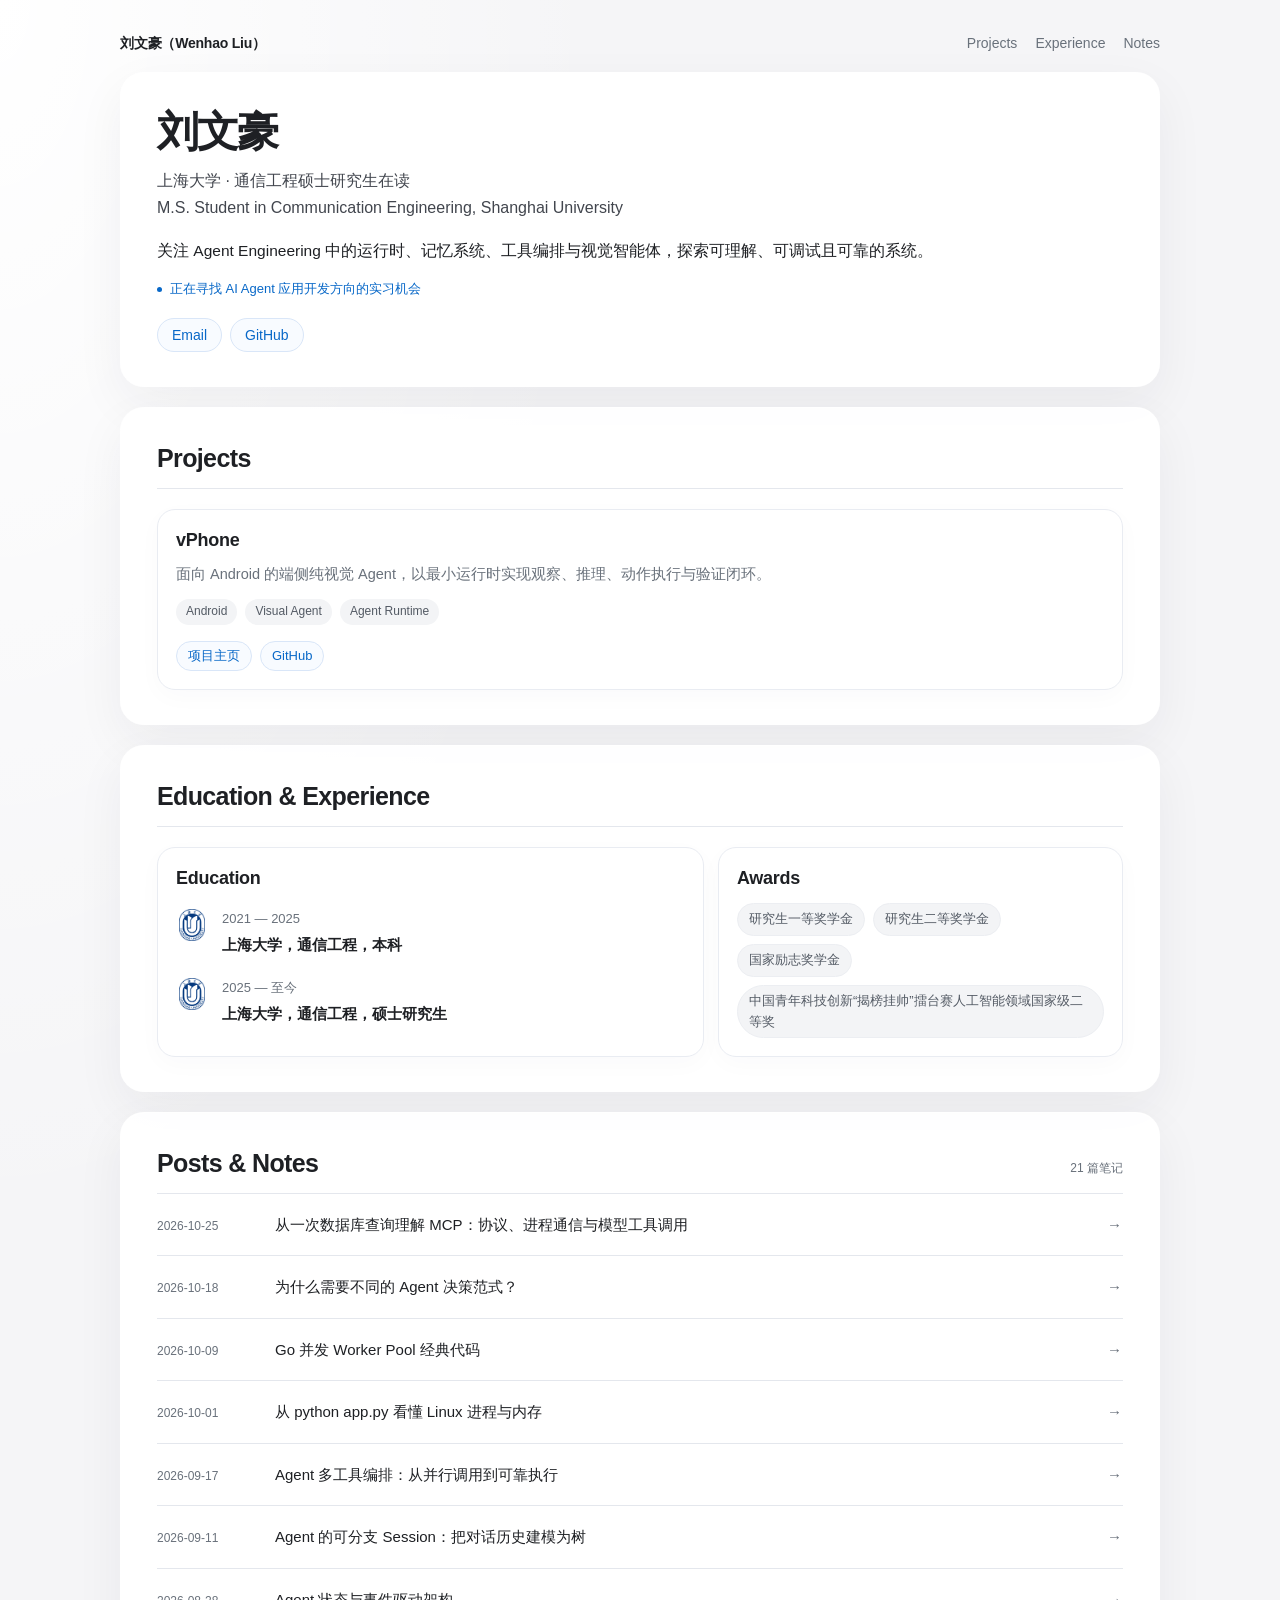
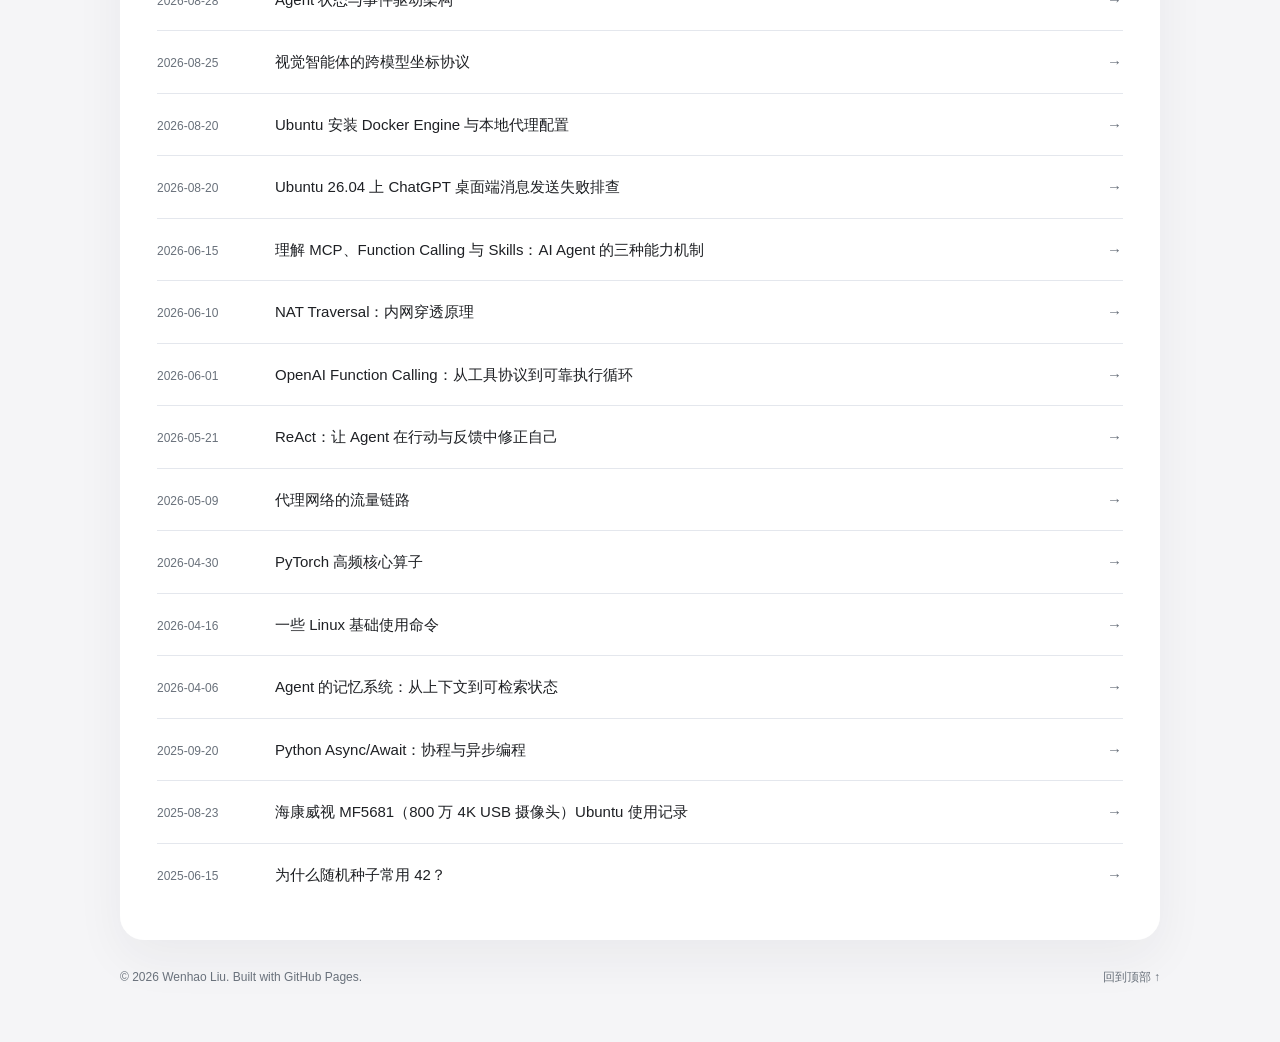
==== commit 490f75ff: "update" ====
--- a/index.html
+++ b/index.html
@@ -31,11 +31,11 @@
     <main id="main-content" tabindex="-1">
       <section class="surface-panel" aria-labelledby="profile-title">
         <div class="profile-copy">
-          <h1 id="profile-title">刘文豪 <span>（Wenhao Liu）</span></h1>
-          <p class="profile-affiliation">上海大学 · 通信工程硕士研究生</p>
+          <h1 id="profile-title">刘文豪</h1>
+          <p class="profile-affiliation">上海大学 · 通信工程硕士研究生在读</p>
           <p class="profile-affiliation" lang="en">M.S. Student in Communication Engineering, Shanghai University</p>
-          <p class="profile-bio">关注 Agent Engineering 中的运行时、记忆系统、工具编排与视觉智能体，探索可理解、可调试且可靠的系统。在这里记录设计过程中的思考，也整理动手实践中遇到的问题。</p>
-          <p class="profile-status"><span aria-hidden="true"></span>正在寻找 Agent 工程方向的实习机会</p>
+          <p class="profile-bio">关注 Agent Engineering 中的运行时、记忆系统、工具编排与视觉智能体，探索可理解、可调试且可靠的系统。</p>
+          <p class="profile-status"><span aria-hidden="true"></span>正在寻找 AI Agent 应用开发方向的实习机会</p>
           <div class="profile-links">
             <a class="pill-link" href="mailto:flippedliu@outlook.com">Email</a>
             <a class="pill-link" href="https://github.com/haonox">GitHub</a>
